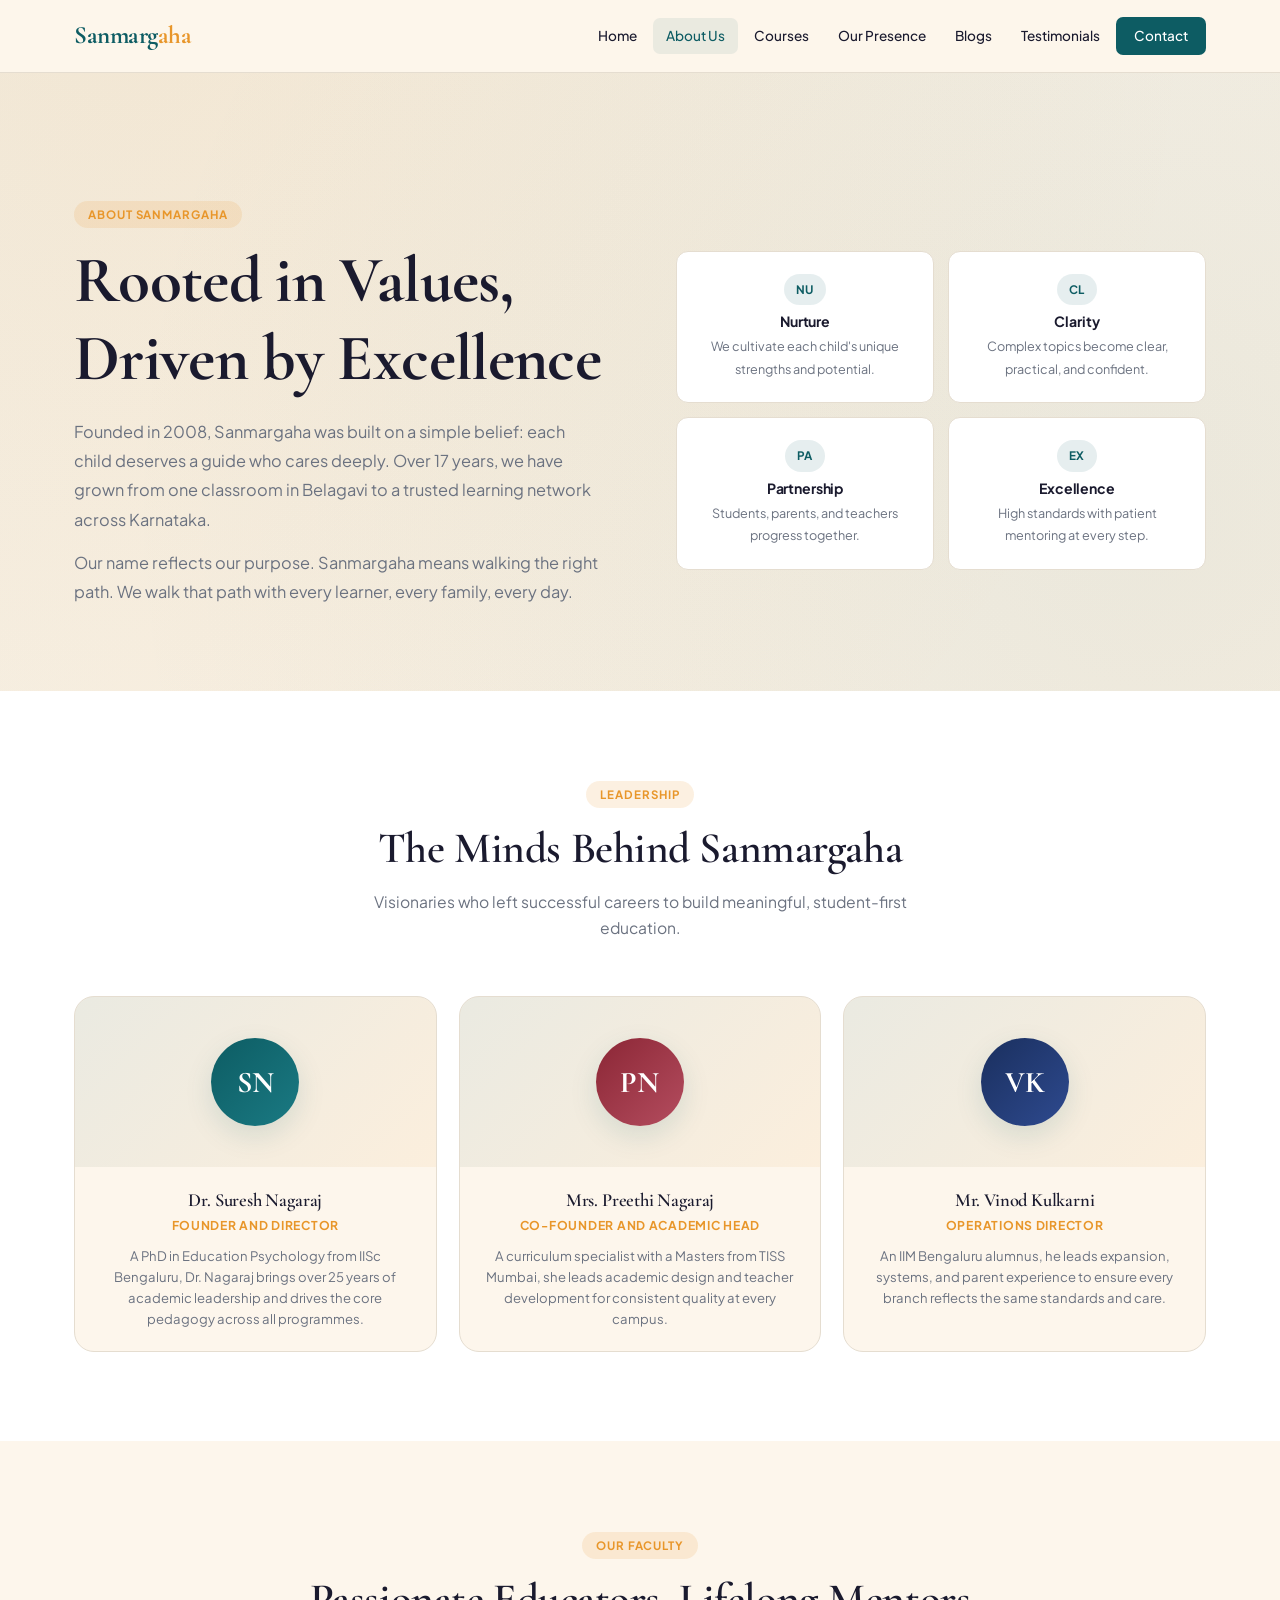
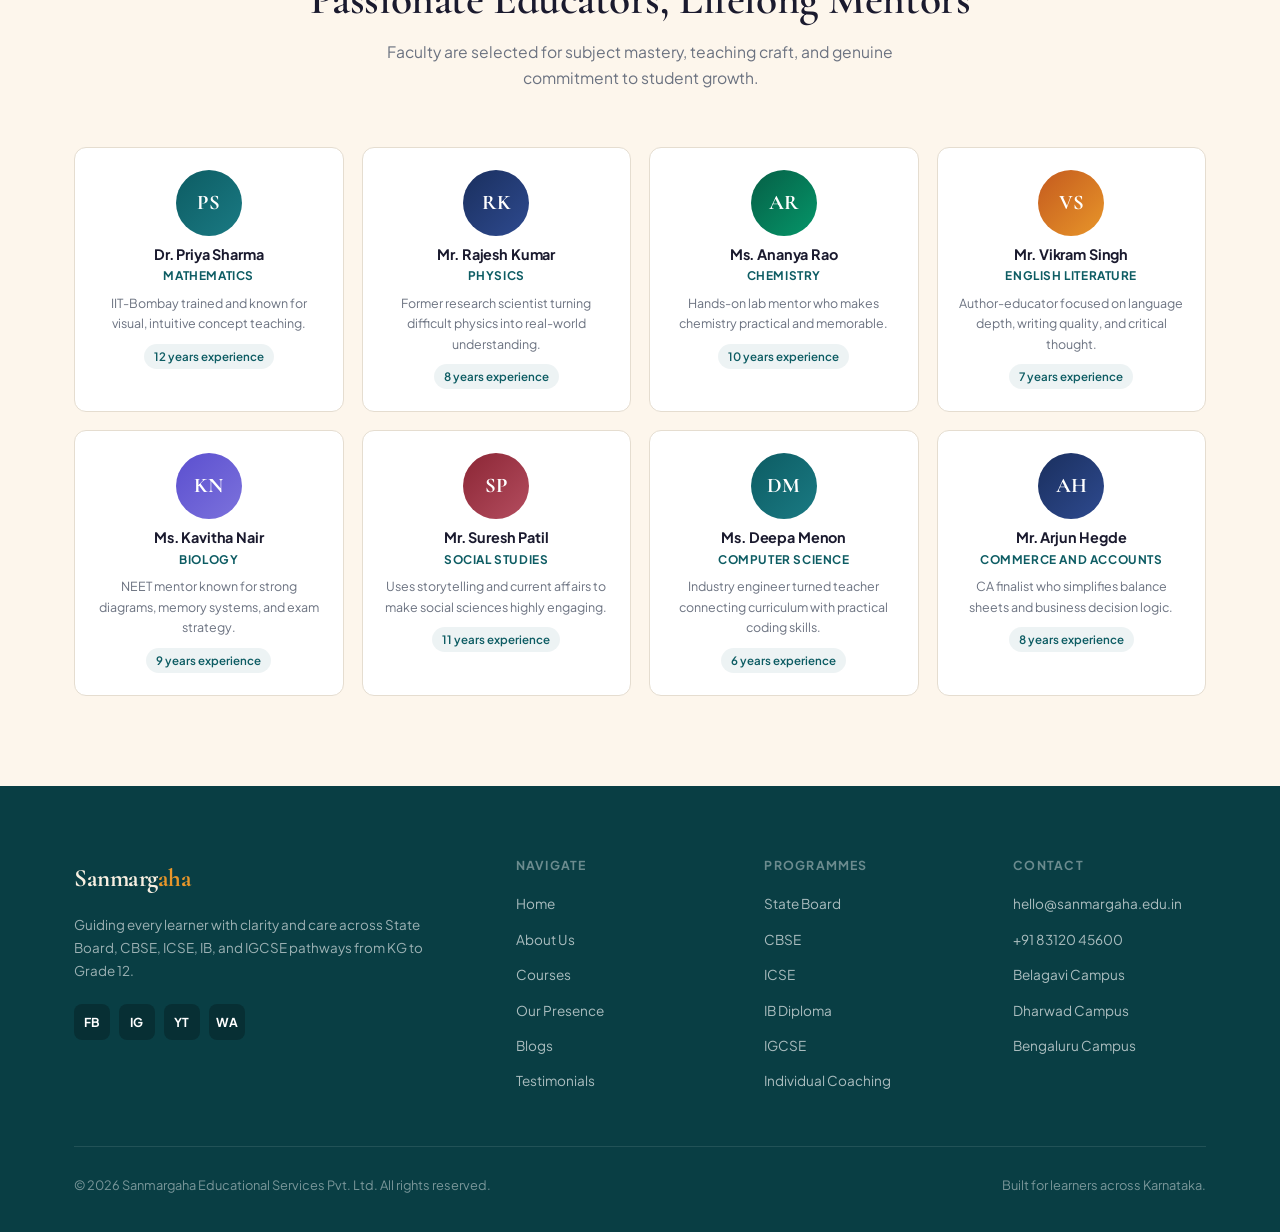
==== about.html @ 51dbf072 "add : sanmargaha files" ====
<!DOCTYPE html>
<html lang="en">
<head>
  <meta charset="UTF-8" />
  <meta name="viewport" content="width=device-width, initial-scale=1.0" />
  <title>About Us | Sanmargaha</title>
  <link rel="preconnect" href="https://fonts.googleapis.com" />
  <link rel="preconnect" href="https://fonts.gstatic.com" crossorigin />
  <link href="https://fonts.googleapis.com/css2?family=Cormorant+Garamond:ital,wght@0,400;0,500;0,600;0,700;1,400;1,600&family=Plus+Jakarta+Sans:wght@300;400;500;600;700&display=swap" rel="stylesheet" />
  <link rel="stylesheet" href="assets/css/styles.css" />
</head>
<body data-page="about">
  <a class="skip-link" href="#main">Skip to content</a>

  <header id="hdr">
    <nav class="container">
      <a class="logo" href="index.html">Sanmarg<span>aha</span></a>
      <ul class="nav-links">
        <li><a href="index.html" data-page="home">Home</a></li>
        <li><a href="about.html" data-page="about">About Us</a></li>
        <li><a href="courses.html" data-page="courses">Courses</a></li>
        <li><a href="presence.html" data-page="presence">Our Presence</a></li>
        <li><a href="blogs.html" data-page="blogs">Blogs</a></li>
        <li><a href="testimonials.html" data-page="testimonials">Testimonials</a></li>
        <li><a class="nav-cta" href="contact.html" data-page="contact">Contact</a></li>
      </ul>
      <button class="ham" id="hamBtn" aria-label="Open navigation menu" aria-expanded="false">
        <span></span><span></span><span></span>
      </button>
    </nav>
  </header>

  <div class="mob-menu" id="mobMenu" aria-label="Mobile menu">
    <ul>
      <li><a href="index.html" data-page="home">Home</a></li>
      <li><a href="about.html" data-page="about">About Us</a></li>
      <li><a href="courses.html" data-page="courses">Courses</a></li>
      <li><a href="presence.html" data-page="presence">Our Presence</a></li>
      <li><a href="blogs.html" data-page="blogs">Blogs</a></li>
      <li><a href="testimonials.html" data-page="testimonials">Testimonials</a></li>
      <li><a href="contact.html" data-page="contact">Contact</a></li>
    </ul>
    <div class="mob-menu-cta">
      <a class="btn btn-p" href="contact.html">Contact Us</a>
      <a class="btn btn-s" href="courses.html">Explore Courses</a>
    </div>
  </div>

  <main id="main" class="page-main">
    <section class="ab-hero">
      <div class="container">
        <div class="ab-grid">
          <div class="rv">
            <div class="tag">About Sanmargaha</div>
            <h1>Rooted in Values, Driven by Excellence</h1>
            <p>Founded in 2008, Sanmargaha was built on a simple belief: each child deserves a guide who cares deeply. Over 17 years, we have grown from one classroom in Belagavi to a trusted learning network across Karnataka.</p>
            <p>Our name reflects our purpose. Sanmargaha means walking the right path. We walk that path with every learner, every family, every day.</p>
          </div>
          <div class="ab-vals rv d2">
            <div class="val">
              <div class="ico">NU</div>
              <h4>Nurture</h4>
              <p>We cultivate each child&apos;s unique strengths and potential.</p>
            </div>
            <div class="val">
              <div class="ico">CL</div>
              <h4>Clarity</h4>
              <p>Complex topics become clear, practical, and confident.</p>
            </div>
            <div class="val">
              <div class="ico">PA</div>
              <h4>Partnership</h4>
              <p>Students, parents, and teachers progress together.</p>
            </div>
            <div class="val">
              <div class="ico">EX</div>
              <h4>Excellence</h4>
              <p>High standards with patient mentoring at every step.</p>
            </div>
          </div>
        </div>
      </div>
    </section>

    <section class="team-sec sp">
      <div class="container">
        <div class="sh rv">
          <div class="tag">Leadership</div>
          <h2>The Minds Behind Sanmargaha</h2>
          <p>Visionaries who left successful careers to build meaningful, student-first education.</p>
        </div>

        <div class="team-grid">
          <article class="tc rv">
            <div class="tc-img"><div class="av av-t">SN</div></div>
            <div class="tc-body">
              <h3>Dr. Suresh Nagaraj</h3>
              <div class="tc-role">Founder and Director</div>
              <p>A PhD in Education Psychology from IISc Bengaluru, Dr. Nagaraj brings over 25 years of academic leadership and drives the core pedagogy across all programmes.</p>
            </div>
          </article>

          <article class="tc rv d1">
            <div class="tc-img"><div class="av av-s">PN</div></div>
            <div class="tc-body">
              <h3>Mrs. Preethi Nagaraj</h3>
              <div class="tc-role">Co-Founder and Academic Head</div>
              <p>A curriculum specialist with a Masters from TISS Mumbai, she leads academic design and teacher development for consistent quality at every campus.</p>
            </div>
          </article>

          <article class="tc rv d2">
            <div class="tc-img"><div class="av av-n">VK</div></div>
            <div class="tc-body">
              <h3>Mr. Vinod Kulkarni</h3>
              <div class="tc-role">Operations Director</div>
              <p>An IIM Bengaluru alumnus, he leads expansion, systems, and parent experience to ensure every branch reflects the same standards and care.</p>
            </div>
          </article>
        </div>
      </div>
    </section>

    <section class="fac-sec sp">
      <div class="container">
        <div class="sh rv">
          <div class="tag">Our Faculty</div>
          <h2>Passionate Educators, Lifelong Mentors</h2>
          <p>Faculty are selected for subject mastery, teaching craft, and genuine commitment to student growth.</p>
        </div>

        <div class="fac-grid">
          <article class="fc rv">
            <div class="fav av-t">PS</div>
            <h4>Dr. Priya Sharma</h4>
            <div class="sub">Mathematics</div>
            <p>IIT-Bombay trained and known for visual, intuitive concept teaching.</p>
            <div class="exp">12 years experience</div>
          </article>

          <article class="fc rv d1">
            <div class="fav av-n">RK</div>
            <h4>Mr. Rajesh Kumar</h4>
            <div class="sub">Physics</div>
            <p>Former research scientist turning difficult physics into real-world understanding.</p>
            <div class="exp">8 years experience</div>
          </article>

          <article class="fc rv d2">
            <div class="fav av-g">AR</div>
            <h4>Ms. Ananya Rao</h4>
            <div class="sub">Chemistry</div>
            <p>Hands-on lab mentor who makes chemistry practical and memorable.</p>
            <div class="exp">10 years experience</div>
          </article>

          <article class="fc rv d3">
            <div class="fav av-o">VS</div>
            <h4>Mr. Vikram Singh</h4>
            <div class="sub">English Literature</div>
            <p>Author-educator focused on language depth, writing quality, and critical thought.</p>
            <div class="exp">7 years experience</div>
          </article>

          <article class="fc rv">
            <div class="fav av-p">KN</div>
            <h4>Ms. Kavitha Nair</h4>
            <div class="sub">Biology</div>
            <p>NEET mentor known for strong diagrams, memory systems, and exam strategy.</p>
            <div class="exp">9 years experience</div>
          </article>

          <article class="fc rv d1">
            <div class="fav av-s">SP</div>
            <h4>Mr. Suresh Patil</h4>
            <div class="sub">Social Studies</div>
            <p>Uses storytelling and current affairs to make social sciences highly engaging.</p>
            <div class="exp">11 years experience</div>
          </article>

          <article class="fc rv d2">
            <div class="fav av-t">DM</div>
            <h4>Ms. Deepa Menon</h4>
            <div class="sub">Computer Science</div>
            <p>Industry engineer turned teacher connecting curriculum with practical coding skills.</p>
            <div class="exp">6 years experience</div>
          </article>

          <article class="fc rv d3">
            <div class="fav av-n">AH</div>
            <h4>Mr. Arjun Hegde</h4>
            <div class="sub">Commerce and Accounts</div>
            <p>CA finalist who simplifies balance sheets and business decision logic.</p>
            <div class="exp">8 years experience</div>
          </article>
        </div>
      </div>
    </section>
  </main>

  <footer>
    <div class="container">
      <div class="ft-grid">
        <div class="ft-brand">
          <a class="logo" href="index.html">Sanmarg<span>aha</span></a>
          <p>Guiding every learner with clarity and care across State Board, CBSE, ICSE, IB, and IGCSE pathways from KG to Grade 12.</p>
          <div class="ft-socials">
            <a class="soc-btn" href="#" aria-label="Facebook">FB</a>
            <a class="soc-btn" href="#" aria-label="Instagram">IG</a>
            <a class="soc-btn" href="#" aria-label="YouTube">YT</a>
            <a class="soc-btn" href="#" aria-label="WhatsApp">WA</a>
          </div>
        </div>

        <div class="ft-col">
          <h5>Navigate</h5>
          <ul class="ft-links">
            <li><a href="index.html">Home</a></li>
            <li><a href="about.html">About Us</a></li>
            <li><a href="courses.html">Courses</a></li>
            <li><a href="presence.html">Our Presence</a></li>
            <li><a href="blogs.html">Blogs</a></li>
            <li><a href="testimonials.html">Testimonials</a></li>
          </ul>
        </div>

        <div class="ft-col">
          <h5>Programmes</h5>
          <ul class="ft-links">
            <li><a href="courses.html">State Board</a></li>
            <li><a href="courses.html">CBSE</a></li>
            <li><a href="courses.html">ICSE</a></li>
            <li><a href="courses.html">IB Diploma</a></li>
            <li><a href="courses.html">IGCSE</a></li>
            <li><a href="courses.html">Individual Coaching</a></li>
          </ul>
        </div>

        <div class="ft-col">
          <h5>Contact</h5>
          <ul class="ft-links">
            <li><a href="mailto:hello@sanmargaha.edu.in">hello@sanmargaha.edu.in</a></li>
            <li><a href="tel:+918312045600">+91 83120 45600</a></li>
            <li><a href="presence.html">Belagavi Campus</a></li>
            <li><a href="presence.html">Dharwad Campus</a></li>
            <li><a href="presence.html">Bengaluru Campus</a></li>
          </ul>
        </div>
      </div>

      <div class="ft-bottom">
        <p>&copy; <span data-year>2026</span> Sanmargaha Educational Services Pvt. Ltd. All rights reserved.</p>
        <p>Built for learners across Karnataka.</p>
      </div>
    </div>
  </footer>

  <button class="to-top" id="toTop" aria-label="Back to top">^</button>

  <script src="assets/js/main.js"></script>
</body>
</html>
---- assets/css/styles.css ----
:root {
  --teal: #0d5c63;
  --teal-light: #1a7a83;
  --teal-dark: #093e44;
  --saffron: #e8962a;
  --saffron-dark: #c67d1a;
  --cream: #fdf6ec;
  --cream-alt: #f7efe1;
  --white: #ffffff;
  --text: #1a1a2e;
  --muted: #6b7280;
  --light: #9ca3af;
  --border: #e5ddd0;
  --ok: #0f8b5f;
  --shadow-sm: 0 2px 10px rgba(13, 92, 99, 0.08);
  --shadow-md: 0 10px 28px rgba(13, 92, 99, 0.13);
  --shadow-lg: 0 22px 60px rgba(13, 92, 99, 0.17);
  --radius-sm: 8px;
  --radius: 12px;
  --radius-lg: 20px;
  --radius-xl: 28px;
  --ease: all 0.3s cubic-bezier(0.4, 0, 0.2, 1);
}

*,
*::before,
*::after {
  box-sizing: border-box;
  margin: 0;
  padding: 0;
}

html {
  scroll-behavior: smooth;
  font-size: 16px;
}

body {
  font-family: "Plus Jakarta Sans", sans-serif;
  color: var(--text);
  background:
    radial-gradient(circle at 10% 0%, rgba(232, 150, 42, 0.1), transparent 35%),
    radial-gradient(circle at 90% 18%, rgba(13, 92, 99, 0.07), transparent 40%),
    var(--cream);
  line-height: 1.65;
  overflow-x: hidden;
}

h1,
h2,
h3,
h4,
h5,
h6 {
  font-family: "Cormorant Garamond", serif;
  line-height: 1.2;
  letter-spacing: -0.01em;
}

h1 {
  font-size: clamp(2.2rem, 5.1vw, 4.2rem);
  font-weight: 700;
}

h2 {
  font-size: clamp(1.7rem, 3.4vw, 2.8rem);
  font-weight: 600;
}

h3 {
  font-size: clamp(1.1rem, 2vw, 1.6rem);
  font-weight: 600;
}

p {
  color: var(--muted);
}

img {
  display: block;
  max-width: 100%;
}

a {
  color: inherit;
  text-decoration: none;
}

button,
input,
textarea,
select {
  font: inherit;
}

:focus-visible {
  outline: 3px solid rgba(13, 92, 99, 0.38);
  outline-offset: 2px;
}

.skip-link {
  position: absolute;
  left: 12px;
  top: -48px;
  z-index: 2000;
  background: var(--teal-dark);
  color: #fff;
  padding: 10px 14px;
  border-radius: var(--radius-sm);
  font-size: 0.85rem;
  font-weight: 600;
}

.skip-link:focus {
  top: 12px;
}

main {
  min-height: 70vh;
}

.container {
  max-width: 1180px;
  margin: 0 auto;
  padding: 0 24px;
}

.sp {
  padding: clamp(56px, 7vw, 92px) 0;
}

.sp-sm {
  padding: clamp(42px, 5vw, 64px) 0;
}

.tag {
  display: inline-block;
  padding: 4px 14px;
  border-radius: 999px;
  font-size: 0.72rem;
  font-weight: 700;
  letter-spacing: 0.08em;
  text-transform: uppercase;
  background: rgba(232, 150, 42, 0.14);
  color: var(--saffron);
  margin-bottom: 14px;
}

.sh {
  text-align: center;
  margin-bottom: 56px;
}

.sh h2 {
  margin-bottom: 14px;
}

.sh p {
  max-width: 560px;
  margin: 0 auto;
  font-size: 0.98rem;
}

.link-line {
  display: inline-flex;
  align-items: center;
  gap: 8px;
  color: var(--teal);
  font-size: 0.86rem;
  font-weight: 700;
}

.link-line::after {
  content: ">";
  transition: transform 0.2s ease;
}

.link-line:hover::after {
  transform: translateX(4px);
}

.btn {
  display: inline-flex;
  align-items: center;
  justify-content: center;
  gap: 8px;
  border: none;
  border-radius: var(--radius-sm);
  font-size: 0.88rem;
  font-weight: 600;
  padding: 13px 26px;
  cursor: pointer;
  transition: var(--ease);
}

.btn-p {
  background: var(--teal);
  color: #fff;
}

.btn-p:hover {
  transform: translateY(-2px);
  background: var(--teal-dark);
  box-shadow: 0 8px 20px rgba(13, 92, 99, 0.3);
}

.btn-s {
  background: transparent;
  color: var(--teal);
  border: 2px solid var(--teal);
}

.btn-s:hover {
  background: var(--teal);
  color: #fff;
  transform: translateY(-2px);
}

.btn-a {
  background: var(--saffron);
  color: #fff;
}

.btn-a:hover {
  background: var(--saffron-dark);
  transform: translateY(-2px);
  box-shadow: 0 8px 20px rgba(232, 150, 42, 0.32);
}

.btn-w {
  background: #fff;
  color: var(--teal);
}

.btn-w:hover {
  background: #f8f8f8;
  transform: translateY(-2px);
}

.btn-sm {
  padding: 9px 18px;
  font-size: 0.82rem;
}

header {
  position: fixed;
  top: 0;
  left: 0;
  right: 0;
  z-index: 1500;
  background: rgba(253, 246, 236, 0.96);
  border-bottom: 1px solid var(--border);
  backdrop-filter: blur(14px);
  -webkit-backdrop-filter: blur(14px);
  transition: var(--ease);
}

header.sc {
  box-shadow: 0 4px 22px rgba(13, 92, 99, 0.11);
}

nav {
  display: flex;
  align-items: center;
  justify-content: space-between;
  height: 72px;
}

.logo {
  font-family: "Cormorant Garamond", serif;
  font-size: 1.56rem;
  font-weight: 700;
  letter-spacing: -0.02em;
  color: var(--teal);
}

.logo span {
  color: var(--saffron);
}

.nav-links {
  list-style: none;
  display: flex;
  align-items: center;
  gap: 3px;
}

.nav-links a {
  display: block;
  padding: 7px 13px;
  border-radius: 7px;
  color: var(--text);
  font-size: 0.85rem;
  font-weight: 500;
  transition: var(--ease);
}

.nav-links a:hover,
.nav-links a.active {
  background: rgba(13, 92, 99, 0.08);
  color: var(--teal);
}

.nav-cta {
  background: var(--teal);
  color: #fff !important;
  padding: 8px 18px !important;
}

.nav-cta:hover {
  background: var(--teal-dark) !important;
}

.ham {
  display: none;
  flex-direction: column;
  gap: 5px;
  padding: 8px;
  border: none;
  border-radius: 8px;
  background: none;
  cursor: pointer;
}

.ham span {
  display: block;
  width: 24px;
  height: 2px;
  border-radius: 2px;
  background: var(--text);
  transition: var(--ease);
}

.ham.open span:nth-child(1) {
  transform: translateY(7px) rotate(45deg);
}

.ham.open span:nth-child(2) {
  opacity: 0;
}

.ham.open span:nth-child(3) {
  transform: translateY(-7px) rotate(-45deg);
}

.mob-menu {
  position: fixed;
  inset: 72px 0 0 0;
  z-index: 1400;
  background: var(--cream);
  padding: 28px 24px;
  overflow-y: auto;
  transform: translateX(105%);
  transition: transform 0.32s cubic-bezier(0.4, 0, 0.2, 1);
  display: none;
}

.mob-menu.open {
  transform: translateX(0);
}

.mob-menu ul {
  list-style: none;
  display: flex;
  flex-direction: column;
  gap: 2px;
}

.mob-menu ul a {
  display: block;
  padding: 15px 18px;
  border-bottom: 1px solid var(--border);
  border-radius: 10px;
  color: var(--text);
  font-size: 1.02rem;
  font-weight: 500;
}

.mob-menu ul a:hover,
.mob-menu ul a.active {
  background: rgba(13, 92, 99, 0.08);
  color: var(--teal);
}

.mob-menu-cta {
  margin-top: 24px;
  display: flex;
  flex-direction: column;
  gap: 10px;
}

.page-main {
  padding-top: 72px;
}

.hero {
  min-height: calc(100vh - 72px);
  position: relative;
  overflow: hidden;
  display: flex;
  align-items: center;
}

.hero-shell {
  width: 100%;
  position: relative;
  z-index: 2;
}

body[data-page="home"] .hero-shell {
  padding-top: clamp(18px, 3.2vw, 42px);
  padding-bottom: 10px;
}

.hero-main {
  display: grid;
  grid-template-columns: minmax(0, 1fr) minmax(340px, 500px);
  gap: 40px 56px;
  align-items: center;
}

.hero-bg {
  position: absolute;
  inset: 0;
  background:
    radial-gradient(ellipse 80% 60% at 72% 50%, rgba(13, 92, 99, 0.06), transparent 70%),
    radial-gradient(ellipse 55% 70% at 20% 10%, rgba(232, 150, 42, 0.09), transparent 60%);
}

.hero-dots {
  position: absolute;
  inset: 0;
  opacity: 0.7;
  background-image: radial-gradient(circle, rgba(13, 92, 99, 0.055) 1px, transparent 1px);
  background-size: 38px 38px;
}

.hero-content {
  position: relative;
  z-index: 2;
  max-width: 680px;
}

.hero-pill {
  display: inline-flex;
  align-items: center;
  gap: 8px;
  padding: 7px 16px;
  border-radius: 999px;
  border: 1px solid rgba(232, 150, 42, 0.25);
  background: rgba(232, 150, 42, 0.11);
  color: var(--saffron);
  font-size: 0.77rem;
  letter-spacing: 0.07em;
  text-transform: uppercase;
  font-weight: 700;
  margin-bottom: 22px;
}

body[data-page="home"] .hero-pill {
  padding: 8px 20px;
  margin-bottom: 26px;
}

.hero-pill .dot {
  width: 7px;
  height: 7px;
  border-radius: 50%;
  background: var(--saffron);
  animation: blink 1.6s infinite;
}

@keyframes blink {
  0%,
  100% {
    opacity: 1;
  }
  50% {
    opacity: 0.35;
  }
}

.hero h1 {
  color: var(--text);
  margin-bottom: 22px;
}

.hero h1 em {
  color: var(--teal);
}

.hero p {
  max-width: 560px;
  font-size: 1.06rem;
  line-height: 1.8;
  margin-bottom: 32px;
}

.hero-btns {
  display: flex;
  gap: 12px;
  flex-wrap: wrap;
}

.hero-float {
  position: relative;
  width: 100%;
  display: flex;
  flex-direction: column;
  gap: 14px;
}

.h-card {
  background: #fff;
  border-radius: var(--radius);
  border: 1px solid var(--border);
  box-shadow: var(--shadow-md);
  padding: 22px 24px;
  transition: var(--ease);
}

body[data-page="home"] .h-card,
body[data-page="home"] .h-stat,
body[data-page="home"] .ov-card {
  border-radius: var(--radius-lg);
}

body[data-page="home"] .h-card {
  box-shadow: var(--shadow-sm);
}

.h-card:hover {
  transform: translateY(-4px);
  box-shadow: var(--shadow-lg);
}

.h-card-grid {
  display: grid;
  gap: 14px;
  grid-template-columns: 1fr 1fr;
}

.h-card-row {
  display: flex;
  align-items: center;
  gap: 13px;
}

.h-card-icon {
  width: 46px;
  height: 46px;
  border-radius: 10px;
  display: inline-flex;
  align-items: center;
  justify-content: center;
  font-size: 0.78rem;
  font-weight: 700;
  letter-spacing: 0.05em;
  color: var(--teal-dark);
  background: rgba(13, 92, 99, 0.11);
  flex-shrink: 0;
}

.h-card h4 {
  font-family: "Plus Jakarta Sans", sans-serif;
  font-size: 0.9rem;
  margin-bottom: 2px;
}

.h-card p {
  margin: 0;
  font-size: 0.8rem;
}

.h-card-big {
  background: linear-gradient(135deg, var(--teal-dark), var(--teal));
  color: #fff;
  padding: 28px;
}

.h-card-big p,
.h-card-big h3,
.h-card-big h4 {
  color: #fff;
}

.h-card-big .small {
  color: rgba(255, 255, 255, 0.66);
  font-size: 0.78rem;
  text-transform: uppercase;
  letter-spacing: 0.07em;
  font-weight: 600;
}

.h-card-big .num {
  font-family: "Cormorant Garamond", serif;
  font-size: 3rem;
  line-height: 1;
  margin: 12px 0 4px;
}

.h-stats {
  margin-top: 40px;
  display: grid;
  grid-template-columns: repeat(3, 1fr);
  gap: 12px;
}

body[data-page="home"] .h-stats {
  margin-top: 48px;
  gap: 16px;
}

.h-stat {
  background: #fff;
  border: 1px solid var(--border);
  border-radius: var(--radius);
  text-align: center;
  padding: 20px 16px;
  transition: var(--ease);
}

body[data-page="home"] .h-stat {
  padding: 22px 18px;
}

.h-stat:hover {
  transform: translateY(-4px);
  box-shadow: var(--shadow-md);
}

.h-stat .n {
  font-family: "Cormorant Garamond", serif;
  color: var(--teal);
  font-size: 2.3rem;
  line-height: 1;
}

.h-stat .l {
  font-size: 0.79rem;
  color: var(--muted);
  margin-top: 4px;
}

.overview {
  background: #fff;
}

.ov-grid {
  display: grid;
  grid-template-columns: 1fr 1fr;
  gap: 72px;
  align-items: center;
}

.ov-text h2 {
  margin-bottom: 18px;
}

.ov-text p {
  margin-bottom: 14px;
  line-height: 1.8;
}

.ov-feats {
  margin-top: 28px;
  display: flex;
  flex-direction: column;
  gap: 14px;
}

.feat {
  display: flex;
  gap: 14px;
  align-items: flex-start;
}

.feat-ic {
  width: 42px;
  height: 42px;
  border-radius: 10px;
  background: rgba(13, 92, 99, 0.09);
  color: var(--teal);
  display: inline-flex;
  align-items: center;
  justify-content: center;
  font-size: 0.74rem;
  font-weight: 700;
  letter-spacing: 0.04em;
  flex-shrink: 0;
}

.feat h4 {
  font-family: "Plus Jakarta Sans", sans-serif;
  font-size: 0.92rem;
  font-weight: 700;
  margin-bottom: 2px;
}

.feat p {
  margin: 0;
  font-size: 0.82rem;
  line-height: 1.5;
}

.ov-vis {
  display: grid;
  grid-template-columns: 1fr 1fr;
  gap: 14px;
}

.ov-card {
  background: var(--cream);
  border: 1px solid var(--border);
  border-radius: var(--radius);
  padding: 24px 22px;
  transition: var(--ease);
}

.ov-card:hover {
  transform: translateY(-4px);
  box-shadow: var(--shadow-md);
  background: #fff;
}

.ov-card.tall {
  grid-row: span 2;
  display: flex;
  flex-direction: column;
  justify-content: center;
}

.ov-card .ico {
  margin-bottom: 10px;
  font-size: 0.8rem;
  color: var(--teal-dark);
  background: rgba(13, 92, 99, 0.1);
  border-radius: 999px;
  width: max-content;
  padding: 5px 10px;
  font-weight: 700;
  letter-spacing: 0.04em;
}

.ov-card h4 {
  font-family: "Plus Jakarta Sans", sans-serif;
  font-size: 0.9rem;
  font-weight: 700;
  margin-bottom: 6px;
}

.ov-card p {
  margin: 0;
  font-size: 0.81rem;
  line-height: 1.55;
}

.courses-preview {
  background: var(--cream);
}

.cp-grid {
  display: grid;
  grid-template-columns: repeat(3, 1fr);
  gap: 22px;
}

.cc {
  border: 1px solid var(--border);
  border-radius: var(--radius-lg);
  overflow: hidden;
  background: #fff;
  display: flex;
  flex-direction: column;
  transition: var(--ease);
}

.cc:hover {
  transform: translateY(-6px);
  box-shadow: var(--shadow-lg);
}

.cc-top {
  padding: 26px 26px 18px;
  background: linear-gradient(135deg, rgba(13, 92, 99, 0.035), rgba(232, 150, 42, 0.035));
}

.cc-top h3 {
  font-size: 1.2rem;
  margin-bottom: 6px;
}

.cc-top p {
  margin: 0;
  font-size: 0.83rem;
  line-height: 1.6;
}

.cc-body {
  padding: 18px 26px 26px;
  display: flex;
  flex-direction: column;
  flex: 1;
}

.cc-meta {
  display: flex;
  gap: 10px;
  flex-wrap: wrap;
  margin-bottom: 18px;
}

.cc-mi {
  display: inline-flex;
  align-items: center;
  font-size: 0.77rem;
  color: var(--muted);
  font-weight: 500;
  border-radius: 999px;
  background: rgba(13, 92, 99, 0.06);
  padding: 4px 10px;
}

.cc-body .btn {
  margin-top: auto;
  align-self: flex-start;
}

.bdg {
  display: inline-block;
  margin-bottom: 13px;
  border-radius: 999px;
  padding: 4px 11px;
  font-size: 0.67rem;
  font-weight: 700;
  letter-spacing: 0.06em;
  text-transform: uppercase;
}

.b-state {
  background: #f7dfbf;
  color: #4a2a00;
}

.b-cbse {
  background: rgba(13, 92, 99, 0.1);
  color: var(--teal);
}

.b-icse {
  background: #f3dde3;
  color: #2d0a12;
}

.b-ib {
  background: #dfe1ff;
  color: #1d175f;
}

.b-igcse {
  background: #d8efe7;
  color: #053b2f;
}

.b-ind {
  background: #f5dede;
  color: #4a0a0a;
}

.cta-banner {
  position: relative;
  overflow: hidden;
  background: linear-gradient(135deg, var(--teal-dark) 0%, var(--teal) 56%, var(--teal-light) 100%);
}

.cta-banner::before {
  content: "";
  position: absolute;
  inset: 0;
  background-image: radial-gradient(circle, rgba(255, 255, 255, 0.05) 1px, transparent 1px);
  background-size: 30px 30px;
}

.cta-in {
  position: relative;
  display: flex;
  align-items: center;
  justify-content: space-between;
  gap: 36px;
  flex-wrap: wrap;
}

.cta-in h2 {
  color: #fff;
  font-size: clamp(1.7rem, 3vw, 2.4rem);
}

.cta-in p {
  color: rgba(255, 255, 255, 0.74);
  margin: 8px 0 0;
  max-width: 490px;
}

.cta-acts {
  display: flex;
  gap: 12px;
  flex-wrap: wrap;
}

.page-hero {
  text-align: center;
  padding: clamp(84px, 10vw, 136px) 0 56px;
  background: linear-gradient(180deg, rgba(13, 92, 99, 0.05), transparent 100%);
}

.page-hero p {
  max-width: 560px;
  margin: 0 auto;
  font-size: 1.02rem;
}

.ab-hero {
  padding: clamp(88px, 10vw, 140px) 0 70px;
  background: linear-gradient(135deg, rgba(13, 92, 99, 0.04), rgba(232, 150, 42, 0.04));
}

.ab-grid {
  display: grid;
  grid-template-columns: 1fr 1fr;
  gap: 72px;
  align-items: center;
}

.ab-hero h1 {
  margin-bottom: 18px;
}

.ab-hero p {
  font-size: 1.02rem;
  line-height: 1.8;
  margin-bottom: 14px;
}

.ab-vals {
  display: grid;
  grid-template-columns: 1fr 1fr;
  gap: 14px;
}

.val {
  background: #fff;
  border: 1px solid var(--border);
  border-radius: var(--radius);
  padding: 22px;
  text-align: center;
  transition: var(--ease);
}

.val:hover {
  transform: translateY(-4px);
  box-shadow: var(--shadow-md);
}

.val .ico {
  display: inline-flex;
  align-items: center;
  justify-content: center;
  border-radius: 999px;
  background: rgba(13, 92, 99, 0.1);
  color: var(--teal);
  padding: 6px 12px;
  margin-bottom: 8px;
  font-size: 0.73rem;
  font-weight: 700;
  letter-spacing: 0.04em;
}

.val h4 {
  font-family: "Plus Jakarta Sans", sans-serif;
  font-size: 0.88rem;
  margin-bottom: 5px;
}

.val p {
  margin: 0;
  font-size: 0.79rem;
}

.team-sec {
  background: #fff;
}

.team-grid {
  display: grid;
  grid-template-columns: repeat(3, 1fr);
  gap: 22px;
}

.tc {
  background: var(--cream);
  border: 1px solid var(--border);
  border-radius: var(--radius-lg);
  overflow: hidden;
  text-align: center;
  transition: var(--ease);
}

.tc:hover {
  transform: translateY(-6px);
  box-shadow: var(--shadow-lg);
}

.tc-img {
  height: 170px;
  display: flex;
  align-items: center;
  justify-content: center;
  background: linear-gradient(135deg, rgba(13, 92, 99, 0.08), rgba(232, 150, 42, 0.08));
}

.av {
  width: 88px;
  height: 88px;
  border-radius: 999px;
  color: #fff;
  display: inline-flex;
  align-items: center;
  justify-content: center;
  font-family: "Cormorant Garamond", serif;
  font-size: 1.88rem;
  font-weight: 700;
  box-shadow: var(--shadow-md);
}

.av-t {
  background: linear-gradient(135deg, var(--teal), var(--teal-light));
}

.av-s {
  background: linear-gradient(135deg, #8b2635, #b44d5f);
}

.av-n {
  background: linear-gradient(135deg, #1a2f5e, #2e4a8f);
}

.av-p {
  background: linear-gradient(135deg, #5b4fcf, #7c72dc);
}

.av-g {
  background: linear-gradient(135deg, #065f46, #059669);
}

.av-o {
  background: linear-gradient(135deg, #c45a1e, #e8962a);
}

.tc-body {
  padding: 22px;
}

.tc-body h3 {
  font-size: 1.16rem;
  margin-bottom: 3px;
}

.tc-role {
  color: var(--saffron);
  font-size: 0.76rem;
  font-weight: 700;
  letter-spacing: 0.06em;
  text-transform: uppercase;
  margin-bottom: 10px;
}

.tc-body p {
  margin: 0;
  font-size: 0.82rem;
  line-height: 1.6;
}

.fac-sec {
  background: var(--cream);
}

.fac-grid {
  display: grid;
  grid-template-columns: repeat(4, 1fr);
  gap: 18px;
}

.fc {
  background: #fff;
  border: 1px solid var(--border);
  border-radius: var(--radius);
  padding: 22px 18px;
  text-align: center;
  transition: var(--ease);
}

.fc:hover {
  transform: translateY(-4px);
  box-shadow: var(--shadow-md);
}

.fav {
  width: 66px;
  height: 66px;
  border-radius: 999px;
  margin: 0 auto 10px;
  color: #fff;
  display: inline-flex;
  align-items: center;
  justify-content: center;
  font-family: "Cormorant Garamond", serif;
  font-size: 1.3rem;
  font-weight: 700;
}

.fc h4 {
  font-family: "Plus Jakarta Sans", sans-serif;
  font-size: 0.9rem;
  margin-bottom: 3px;
}

.fc .sub {
  color: var(--teal);
  font-size: 0.74rem;
  font-weight: 700;
  text-transform: uppercase;
  letter-spacing: 0.05em;
  margin-bottom: 7px;
}

.fc p {
  font-size: 0.78rem;
}

.fc .exp {
  display: inline-block;
  margin-top: 10px;
  padding: 3px 10px;
  border-radius: 999px;
  color: var(--teal);
  background: rgba(13, 92, 99, 0.07);
  font-size: 0.72rem;
  font-weight: 600;
}

.filter-sec {
  background: #fff;
}

.fbar {
  display: flex;
  align-items: center;
  gap: 10px;
  flex-wrap: wrap;
  border-bottom: 1px solid var(--border);
  padding: 20px 0;
  margin-bottom: 36px;
}

.flabel {
  color: var(--muted);
  font-size: 0.77rem;
  font-weight: 700;
  text-transform: uppercase;
  letter-spacing: 0.08em;
  margin-right: 2px;
}

.fbtn {
  border-radius: 999px;
  border: 1.5px solid var(--border);
  background: transparent;
  color: var(--muted);
  padding: 7px 16px;
  font-size: 0.8rem;
  font-weight: 600;
  cursor: pointer;
  transition: var(--ease);
}

.fbtn:hover,
.fbtn.active {
  color: #fff;
  border-color: var(--teal);
  background: var(--teal);
}

.fdiv {
  width: 1px;
  height: 22px;
  background: var(--border);
  margin: 0 4px;
}

.c-full-grid {
  display: grid;
  grid-template-columns: repeat(3, 1fr);
  gap: 22px;
}

.cfc {
  border-radius: var(--radius-lg);
  border: 1px solid var(--border);
  overflow: hidden;
  background: var(--cream);
  display: flex;
  flex-direction: column;
  transition: var(--ease);
}

.cfc:hover {
  transform: translateY(-6px);
  box-shadow: var(--shadow-lg);
  background: #fff;
}

.cfc.hidden {
  display: none;
}

.cfc-h {
  padding: 26px;
  border-bottom: 1px solid var(--border);
}

.cfc-b {
  padding: 22px 26px 26px;
  display: flex;
  flex-direction: column;
  flex: 1;
}

.cfc-b p {
  font-size: 0.85rem;
  line-height: 1.7;
  margin-bottom: 18px;
}

.c-dets {
  display: flex;
  gap: 10px;
  flex-wrap: wrap;
  margin-bottom: 18px;
}

.c-chip {
  display: inline-flex;
  align-items: center;
  gap: 5px;
  border-radius: 999px;
  padding: 4px 10px;
  font-size: 0.76rem;
  font-weight: 500;
  color: var(--muted);
  background: rgba(13, 92, 99, 0.06);
}

.cfc .btn {
  margin-top: auto;
  align-self: flex-start;
}

.no-results {
  display: none;
  border: 1px dashed var(--border);
  border-radius: var(--radius);
  background: #fff;
  padding: 20px;
  text-align: center;
  color: var(--muted);
  margin-top: 8px;
}

.no-results.show {
  display: block;
}

.ind-card {
  margin-top: 36px;
  border-radius: var(--radius-lg);
  padding: 44px;
  color: #fff;
  display: grid;
  grid-template-columns: 1fr auto;
  align-items: center;
  gap: 36px;
  background: linear-gradient(135deg, var(--teal-dark), var(--teal));
}

.ind-card h3 {
  color: #fff;
  font-size: 1.9rem;
  margin-bottom: 10px;
}

.ind-card p {
  margin: 0;
  color: rgba(255, 255, 255, 0.8);
  line-height: 1.7;
}

.perks {
  margin-top: 18px;
  display: flex;
  gap: 9px;
  flex-wrap: wrap;
}

.pk {
  display: inline-flex;
  align-items: center;
  border: 1px solid rgba(255, 255, 255, 0.26);
  border-radius: 999px;
  padding: 6px 13px;
  color: #fff;
  font-size: 0.78rem;
  background: rgba(0, 0, 0, 0.2);
}

.loc-grid {
  display: grid;
  grid-template-columns: repeat(3, 1fr);
  gap: 26px;
}

.lc {
  border-radius: var(--radius-lg);
  border: 1px solid var(--border);
  overflow: hidden;
  background: #fff;
  transition: var(--ease);
}

.lc:hover {
  transform: translateY(-6px);
  box-shadow: var(--shadow-lg);
}

.lc-img {
  height: 195px;
  position: relative;
  overflow: hidden;
  padding: 0 20px 18px;
  display: flex;
  align-items: flex-end;
}

.lc-img::after {
  content: "";
  position: absolute;
  inset: 0;
  background: linear-gradient(to top, rgba(0, 0, 0, 0.45), transparent 60%);
}

.lc-city {
  position: relative;
  z-index: 1;
  color: #fff;
  font-family: "Cormorant Garamond", serif;
  font-size: 1.8rem;
  text-shadow: 0 2px 8px rgba(0, 0, 0, 0.32);
}

.bg-bel {
  background: linear-gradient(135deg, #1b4332, #2d6a4f);
}

.bg-dha {
  background: linear-gradient(135deg, #7b2d3e, #b44d5f);
}

.bg-blr {
  background: linear-gradient(135deg, #1a2f5e, #2e4a8f);
}

.lc-body {
  padding: 26px;
}

.lc-body h3 {
  font-size: 1.35rem;
  margin-bottom: 4px;
}

.lc-ltag {
  display: block;
  color: var(--saffron);
  font-size: 0.73rem;
  font-weight: 700;
  text-transform: uppercase;
  letter-spacing: 0.06em;
  margin-bottom: 14px;
}

.lc-info {
  display: flex;
  align-items: flex-start;
  gap: 10px;
  margin-bottom: 9px;
  font-size: 0.84rem;
  color: var(--muted);
}

.lc-info svg {
  color: var(--teal);
  margin-top: 2px;
  flex-shrink: 0;
}

.lc-foot {
  border-top: 1px solid var(--border);
  padding: 18px 26px;
  display: flex;
  flex-wrap: wrap;
  gap: 10px;
}

.presence-map {
  background: #fff;
}

.map-layout {
  display: grid;
  grid-template-columns: 1.2fr 0.8fr;
  gap: 28px;
  align-items: start;
}

.ka-map-wrap {
  position: relative;
  background: #fff;
  border: 1px solid var(--border);
  border-radius: var(--radius-xl);
  box-shadow: var(--shadow-md);
  overflow: hidden;
  padding: 20px;
}

#ka-map-svg {
  width: 100%;
  height: auto;
  display: block;
}

.ka-map-loading {
  min-height: 420px;
  color: var(--muted);
  display: flex;
  flex-direction: column;
  align-items: center;
  justify-content: center;
  font-size: 0.9rem;
}

.ka-map-spinner {
  width: 36px;
  height: 36px;
  border: 3px solid var(--border);
  border-top-color: var(--teal);
  border-radius: 50%;
  margin-bottom: 12px;
  animation: spin 0.8s linear infinite;
}

@keyframes spin {
  to {
    transform: rotate(360deg);
  }
}

.ka-district {
  stroke: #fff;
  stroke-width: 1.1;
  cursor: pointer;
  transition: opacity 0.22s ease, stroke-width 0.22s ease, filter 0.22s ease;
}

.ka-district.dimmed {
  opacity: 0.4;
}

.ka-district.active {
  stroke-width: 2.5;
  filter: brightness(1.1) drop-shadow(0 2px 6px rgba(0, 0, 0, 0.14));
}

.ka-bubble-outer {
  fill: rgba(13, 92, 99, 0.14);
  stroke: rgba(13, 92, 99, 0.38);
  stroke-width: 1.4;
  pointer-events: none;
  transition: r 0.3s ease;
}

.ka-bubble-inner {
  fill: rgba(13, 92, 99, 0.2);
  pointer-events: none;
  transition: r 0.3s ease;
}

.ka-bubble-outer.hero-bubble {
  fill: rgba(232, 150, 42, 0.16);
  stroke: rgba(232, 150, 42, 0.5);
}

.ka-bubble-inner.hero-bubble {
  fill: rgba(232, 150, 42, 0.24);
}

.ka-label {
  font-family: "Plus Jakarta Sans", sans-serif;
  font-size: 8px;
  font-weight: 600;
  fill: #3a4a6b;
  text-anchor: middle;
  pointer-events: none;
  paint-order: stroke;
  stroke: #fff;
  stroke-width: 3px;
  stroke-linejoin: round;
  transition: font-weight 0.2s, fill 0.2s;
}

.ka-label.active {
  font-weight: 800;
  fill: var(--text);
}

.ka-map-tooltip {
  position: absolute;
  background: #1b2a4a;
  color: #fff;
  border-radius: var(--radius);
  padding: 10px 14px;
  font-size: 0.8rem;
  line-height: 1.4;
  opacity: 0;
  pointer-events: none;
  transform: translate(-50%, -100%) translateY(-12px);
  transition: opacity 0.2s ease;
  z-index: 20;
  box-shadow: 0 6px 20px rgba(0, 0, 0, 0.25);
  white-space: nowrap;
}

.ka-map-tooltip.visible {
  opacity: 1;
}

.ka-map-tooltip::after {
  content: "";
  position: absolute;
  top: 100%;
  left: 50%;
  margin-left: -6px;
  border: 6px solid transparent;
  border-top-color: #1b2a4a;
}

.ka-map-tooltip .tt-name {
  font-family: "Cormorant Garamond", serif;
  font-size: 1rem;
  color: #fff;
  margin-bottom: 1px;
}

.ka-map-tooltip .tt-num {
  font-family: "Cormorant Garamond", serif;
  font-size: 1.2rem;
  color: #f5b250;
  font-weight: 700;
}

.ka-map-tooltip .tt-sub,
.ka-map-tooltip .tt-schools {
  font-size: 0.68rem;
  opacity: 0.78;
}

.map-legend {
  position: absolute;
  top: 16px;
  right: 16px;
  z-index: 6;
  border-radius: var(--radius);
  background: rgba(255, 255, 255, 0.96);
  padding: 10px 12px;
  box-shadow: 0 2px 10px rgba(0, 0, 0, 0.06);
}

.map-legend-item {
  display: flex;
  align-items: center;
  gap: 6px;
  font-size: 0.64rem;
  color: var(--muted);
  margin-bottom: 3px;
}

.map-legend-item:last-child {
  margin-bottom: 0;
}

.map-legend-dot {
  width: 9px;
  height: 9px;
  border-radius: 2px;
  border: 1px solid rgba(0, 0, 0, 0.08);
}

.map-stats {
  display: grid;
  gap: 12px;
}

.map-stat-card {
  min-height: 100px;
  border: 1px solid var(--border);
  border-radius: var(--radius-lg);
  background: #fff;
  text-align: center;
  padding: 22px 18px;
  display: flex;
  flex-direction: column;
  align-items: center;
  justify-content: center;
  transition: var(--ease);
}

.map-stat-card:hover {
  transform: translateY(-3px);
  box-shadow: var(--shadow-md);
}

.map-stat-card.hero {
  color: #fff;
  background: linear-gradient(135deg, var(--teal), var(--teal-dark));
  border-color: var(--teal);
}

.map-stat-num {
  font-family: "Cormorant Garamond", serif;
  font-size: 2rem;
  line-height: 1;
  margin-bottom: 4px;
  color: var(--teal);
}

.map-stat-card.hero .map-stat-num {
  color: #fff;
  font-size: 2.3rem;
}

.map-stat-label {
  font-size: 0.78rem;
  color: var(--muted);
}

.map-stat-card.hero .map-stat-label {
  color: rgba(255, 255, 255, 0.75);
}

.top-dist-wrap {
  margin-top: 30px;
}

.top-dist-wrap h3 {
  text-align: center;
  margin-bottom: 14px;
  font-size: 1.08rem;
}

.top-dist-grid {
  display: grid;
  gap: 10px;
  grid-template-columns: repeat(auto-fill, minmax(180px, 1fr));
}

.top-dist-card {
  background: #fff;
  border: 1px solid var(--border);
  border-radius: var(--radius);
  text-align: center;
  padding: 12px;
}

.top-dist-card strong {
  color: var(--teal);
  font-size: 1.06rem;
  font-family: "Cormorant Garamond", serif;
}

.top-dist-card small {
  display: block;
  color: var(--muted);
  margin-top: 2px;
}

.bl-grid {
  display: grid;
  grid-template-columns: repeat(3, 1fr);
  gap: 26px;
}

.blc {
  border: 1px solid var(--border);
  border-radius: var(--radius-lg);
  overflow: hidden;
  background: #fff;
  display: flex;
  flex-direction: column;
  transition: var(--ease);
}

.blc:hover {
  transform: translateY(-6px);
  box-shadow: var(--shadow-lg);
}

.blc-img {
  height: 175px;
  position: relative;
  overflow: hidden;
}

.blc-img::before {
  content: "";
  position: absolute;
  width: 160px;
  height: 160px;
  border-radius: 24px;
  top: 18px;
  right: -38px;
  transform: rotate(28deg);
  background: rgba(255, 255, 255, 0.22);
}

.blc-img::after {
  content: "";
  position: absolute;
  width: 110px;
  height: 110px;
  border-radius: 18px;
  bottom: -20px;
  left: 16px;
  transform: rotate(-24deg);
  background: rgba(255, 255, 255, 0.16);
}

.bg-b1 {
  background: linear-gradient(135deg, rgba(13, 92, 99, 0.88), rgba(232, 150, 42, 0.88));
}

.bg-b2 {
  background: linear-gradient(135deg, rgba(79, 70, 229, 0.9), rgba(139, 38, 53, 0.82));
}

.bg-b3 {
  background: linear-gradient(135deg, rgba(5, 150, 105, 0.9), rgba(13, 92, 99, 0.8));
}

.bg-b4 {
  background: linear-gradient(135deg, rgba(232, 150, 42, 0.9), rgba(220, 38, 38, 0.74));
}

.blc-body {
  padding: 26px;
  display: flex;
  flex-direction: column;
  flex: 1;
}

.bl-meta {
  display: flex;
  gap: 8px;
  flex-wrap: wrap;
  margin-bottom: 14px;
}

.bl-meta span {
  border-radius: 999px;
  background: rgba(13, 92, 99, 0.08);
  color: var(--muted);
  padding: 3px 8px;
  font-size: 0.72rem;
  font-weight: 500;
}

.blc-body h3 {
  font-size: 1.15rem;
  line-height: 1.38;
  margin-bottom: 9px;
}

.blc-body p {
  font-size: 0.84rem;
  line-height: 1.7;
  margin-bottom: 18px;
}

.read-more {
  margin-top: auto;
  display: inline-flex;
  gap: 6px;
  align-items: center;
  color: var(--teal);
  font-size: 0.83rem;
  font-weight: 700;
}

.read-more::after {
  content: ">";
  transition: transform 0.2s ease;
}

.read-more:hover::after {
  transform: translateX(4px);
}

.tes-page {
  padding-top: 140px;
}

.tes-intro {
  text-align: center;
  padding-bottom: 56px;
}

.tes-grid {
  display: grid;
  grid-template-columns: repeat(3, 1fr);
  gap: 22px;
  margin-bottom: 56px;
}

.tmc {
  position: relative;
  background: #fff;
  border: 1px solid var(--border);
  border-radius: var(--radius-lg);
  padding: 28px;
  display: flex;
  flex-direction: column;
  transition: var(--ease);
  min-height: 330px;
}

.tmc:hover {
  transform: translateY(-4px);
  box-shadow: var(--shadow-md);
}

.tmc::before {
  content: "\201C";
  position: absolute;
  top: 16px;
  left: 22px;
  font-family: "Cormorant Garamond", serif;
  font-size: 4.4rem;
  color: rgba(13, 92, 99, 0.1);
  line-height: 1;
}

.tstars {
  color: var(--saffron);
  font-size: 0.82rem;
  font-weight: 600;
  letter-spacing: 1px;
  line-height: 1;
  margin-bottom: 14px;
}

.t-text {
  font-size: 0.9rem;
  color: var(--text);
  line-height: 1.78;
  margin-bottom: 22px;
  flex: 1;
  position: relative;
  z-index: 1;
}

.t-author {
  display: flex;
  align-items: center;
  gap: 13px;
}

.t-photo-wrap {
  width: 50px;
  height: 50px;
  border-radius: 50%;
  overflow: hidden;
  border: 2px solid rgba(13, 92, 99, 0.18);
  flex-shrink: 0;
  background: #d7e9eb;
}

.t-photo {
  width: 100%;
  height: 100%;
  object-fit: cover;
}

.t-info h5 {
  font-family: "Plus Jakarta Sans", sans-serif;
  font-size: 0.88rem;
  margin-bottom: 1px;
}

.t-info span {
  font-size: 0.76rem;
  color: var(--muted);
}

.tes-banner {
  margin-bottom: 80px;
  text-align: center;
  border-radius: var(--radius-lg);
  padding: 48px;
  background: linear-gradient(135deg, var(--teal-dark), var(--teal));
}

.tes-banner h2 {
  color: #fff;
  margin-bottom: 12px;
}

.tes-banner p {
  color: rgba(255, 255, 255, 0.74);
  margin-bottom: 28px;
}

.con-page {
  padding: 140px 0 90px;
}

.con-grid {
  display: grid;
  grid-template-columns: 1fr 1.5fr;
  gap: 72px;
  align-items: start;
}

.con-info h2 {
  margin-bottom: 14px;
}

.con-info > p {
  font-size: 0.98rem;
  line-height: 1.8;
  margin-bottom: 36px;
}

.c-det {
  display: flex;
  align-items: flex-start;
  gap: 15px;
  margin-bottom: 22px;
}

.c-det-ic {
  width: 46px;
  height: 46px;
  border-radius: 11px;
  background: rgba(13, 92, 99, 0.08);
  color: var(--teal);
  display: inline-flex;
  align-items: center;
  justify-content: center;
  flex-shrink: 0;
}

.c-det h4 {
  font-family: "Plus Jakarta Sans", sans-serif;
  color: var(--muted);
  text-transform: uppercase;
  letter-spacing: 0.06em;
  font-size: 0.8rem;
  margin-bottom: 3px;
}

.c-det p {
  color: var(--text);
  font-size: 0.93rem;
}

.c-form-wrap {
  background: #fff;
  border: 1px solid var(--border);
  border-radius: var(--radius-lg);
  box-shadow: var(--shadow-sm);
  padding: 44px;
}

.c-form-wrap h3 {
  margin-bottom: 6px;
}

.c-form-wrap > p {
  margin-bottom: 28px;
}

.f-row {
  display: grid;
  grid-template-columns: 1fr 1fr;
  gap: 14px;
}

.fg {
  margin-bottom: 18px;
}

.fg label {
  display: block;
  font-size: 0.8rem;
  text-transform: uppercase;
  letter-spacing: 0.06em;
  font-weight: 700;
  margin-bottom: 7px;
}

.fc-inp {
  width: 100%;
  border-radius: var(--radius-sm);
  border: 1.5px solid var(--border);
  background: var(--cream);
  color: var(--text);
  padding: 13px 15px;
  font-size: 0.93rem;
  outline: none;
  transition: var(--ease);
  -webkit-appearance: none;
  appearance: none;
}

.fc-inp::placeholder {
  color: var(--light);
}

.fc-inp:focus {
  border-color: var(--teal);
  background: #fff;
  box-shadow: 0 0 0 3px rgba(13, 92, 99, 0.09);
}

textarea.fc-inp {
  resize: vertical;
  min-height: 118px;
}

.form-ok {
  display: none;
  text-align: center;
  padding: 44px 28px;
}

.form-ok.vis {
  display: block;
}

.ok-ic {
  width: 68px;
  height: 68px;
  border-radius: 50%;
  background: rgba(15, 139, 95, 0.12);
  color: var(--ok);
  margin: 0 auto 18px;
  display: inline-flex;
  align-items: center;
  justify-content: center;
  font-size: 1.7rem;
  font-weight: 700;
}

.form-ok h3 {
  color: var(--teal);
  margin-bottom: 10px;
}

.form-ok p {
  font-size: 0.93rem;
}

footer {
  background: var(--teal-dark);
  color: #fff;
  padding: 72px 0 36px;
}

.ft-grid {
  display: grid;
  grid-template-columns: 2fr 1fr 1fr 1fr;
  gap: 56px;
  padding-bottom: 52px;
  border-bottom: 1px solid rgba(255, 255, 255, 0.1);
}

.ft-brand .logo {
  display: inline-block;
  margin-bottom: 14px;
  color: var(--cream-alt);
}

.ft-brand p {
  color: rgba(255, 255, 255, 0.6);
  font-size: 0.84rem;
  line-height: 1.72;
  margin-bottom: 22px;
}

.ft-socials {
  display: flex;
  gap: 9px;
}

.soc-btn {
  width: 36px;
  height: 36px;
  border: none;
  border-radius: 8px;
  display: inline-flex;
  align-items: center;
  justify-content: center;
  background: rgba(0, 0, 0, 0.24);
  color: #ffffff;
  font-size: 0.77rem;
  font-weight: 700;
  letter-spacing: 0.03em;
  transition: var(--ease);
}

.soc-btn:hover {
  background: var(--saffron);
  color: #fff;
}

.ft-col h5 {
  font-family: "Plus Jakarta Sans", sans-serif;
  font-size: 0.77rem;
  letter-spacing: 0.1em;
  font-weight: 700;
  text-transform: uppercase;
  color: rgba(255, 255, 255, 0.4);
  margin-bottom: 18px;
}

.ft-links {
  list-style: none;
  display: flex;
  flex-direction: column;
  gap: 9px;
}

.ft-links a {
  font-size: 0.85rem;
  color: rgba(255, 255, 255, 0.66);
  transition: var(--ease);
}

.ft-links a:hover {
  color: var(--saffron);
}

.ft-bottom {
  padding-top: 28px;
  display: flex;
  align-items: center;
  justify-content: space-between;
  flex-wrap: wrap;
  gap: 14px;
}

.ft-bottom p {
  margin: 0;
  font-size: 0.8rem;
  color: rgba(255, 255, 255, 0.46);
}

.to-top {
  position: fixed;
  right: 18px;
  bottom: 20px;
  width: 42px;
  height: 42px;
  border: none;
  border-radius: 50%;
  background: var(--teal);
  color: #fff;
  font-size: 1rem;
  box-shadow: var(--shadow-md);
  cursor: pointer;
  opacity: 0;
  pointer-events: none;
  transform: translateY(10px);
  transition: var(--ease);
  z-index: 1300;
}

.to-top.show {
  opacity: 1;
  pointer-events: auto;
  transform: translateY(0);
}

.rv {
  opacity: 0;
  transform: translateY(28px);
  transition: opacity 0.6s ease, transform 0.6s ease;
}

.rv.vis {
  opacity: 1;
  transform: translateY(0);
}

.d1 {
  transition-delay: 0.08s;
}

.d2 {
  transition-delay: 0.17s;
}

.d3 {
  transition-delay: 0.26s;
}

.d4 {
  transition-delay: 0.35s;
}

.d5 {
  transition-delay: 0.44s;
}

@media (max-width: 1120px) {
  .hero-main {
    grid-template-columns: 1fr;
  }

  .hero-float {
    display: none;
  }

  .ov-grid {
    grid-template-columns: 1fr;
    gap: 48px;
  }

  .ab-grid {
    grid-template-columns: 1fr;
    gap: 44px;
  }

  .cp-grid,
  .team-grid,
  .loc-grid,
  .bl-grid,
  .tes-grid,
  .c-full-grid {
    grid-template-columns: repeat(2, 1fr);
  }

  .fac-grid {
    grid-template-columns: repeat(2, 1fr);
  }

  .con-grid {
    grid-template-columns: 1fr;
    gap: 44px;
  }

  .ind-card {
    grid-template-columns: 1fr;
  }

  .ft-grid {
    grid-template-columns: 1fr 1fr;
    gap: 40px;
  }

  .map-layout {
    grid-template-columns: 1fr;
  }

  .map-stats {
    grid-template-columns: repeat(4, 1fr);
  }
}

@media (max-width: 860px) {
  .nav-links {
    display: none;
  }

  .ham {
    display: flex;
  }

  .mob-menu {
    display: block;
  }

  .h-stats {
    grid-template-columns: 1fr 1fr;
  }

  .h-stats .h-stat:last-child {
    grid-column: span 2;
  }

  .cp-grid,
  .team-grid,
  .loc-grid,
  .bl-grid,
  .tes-grid,
  .c-full-grid {
    grid-template-columns: 1fr;
  }

  .fac-grid {
    grid-template-columns: repeat(2, 1fr);
  }

  .ft-grid {
    grid-template-columns: 1fr;
    gap: 28px;
  }

  .cta-in {
    flex-direction: column;
    align-items: flex-start;
  }

  .c-form-wrap {
    padding: 28px 20px;
  }

  .f-row {
    grid-template-columns: 1fr;
  }

  .hero-btns {
    flex-direction: column;
    align-items: stretch;
  }

  .hero-btns .btn {
    width: 100%;
  }

  .ab-vals {
    grid-template-columns: 1fr 1fr;
  }

  .tes-banner {
    padding: 32px 24px;
  }

  .map-legend {
    display: none;
  }

  .map-stats {
    grid-template-columns: repeat(2, 1fr);
  }
}

@media (max-width: 520px) {
  .container {
    padding: 0 16px;
  }

  .fac-grid,
  .ab-vals,
  .h-stats,
  .c-full-grid {
    grid-template-columns: 1fr;
  }

  .h-stats .h-stat:last-child {
    grid-column: auto;
  }

  .ind-card {
    padding: 28px 22px;
  }

  .fbar {
    gap: 8px;
  }

  .fdiv {
    display: none;
  }

  .map-stats {
    grid-template-columns: 1fr 1fr;
  }

  .map-stat-card {
    min-height: 82px;
    padding: 14px 8px;
  }

  .map-stat-num {
    font-size: 1.36rem;
  }

  .map-stat-card.hero .map-stat-num {
    font-size: 1.58rem;
  }

  .map-stat-label {
    font-size: 0.7rem;
  }
}

@media (prefers-reduced-motion: reduce) {
  *,
  *::before,
  *::after {
    animation: none !important;
    transition: none !important;
    scroll-behavior: auto !important;
  }

  .rv {
    opacity: 1;
    transform: none;
  }
}
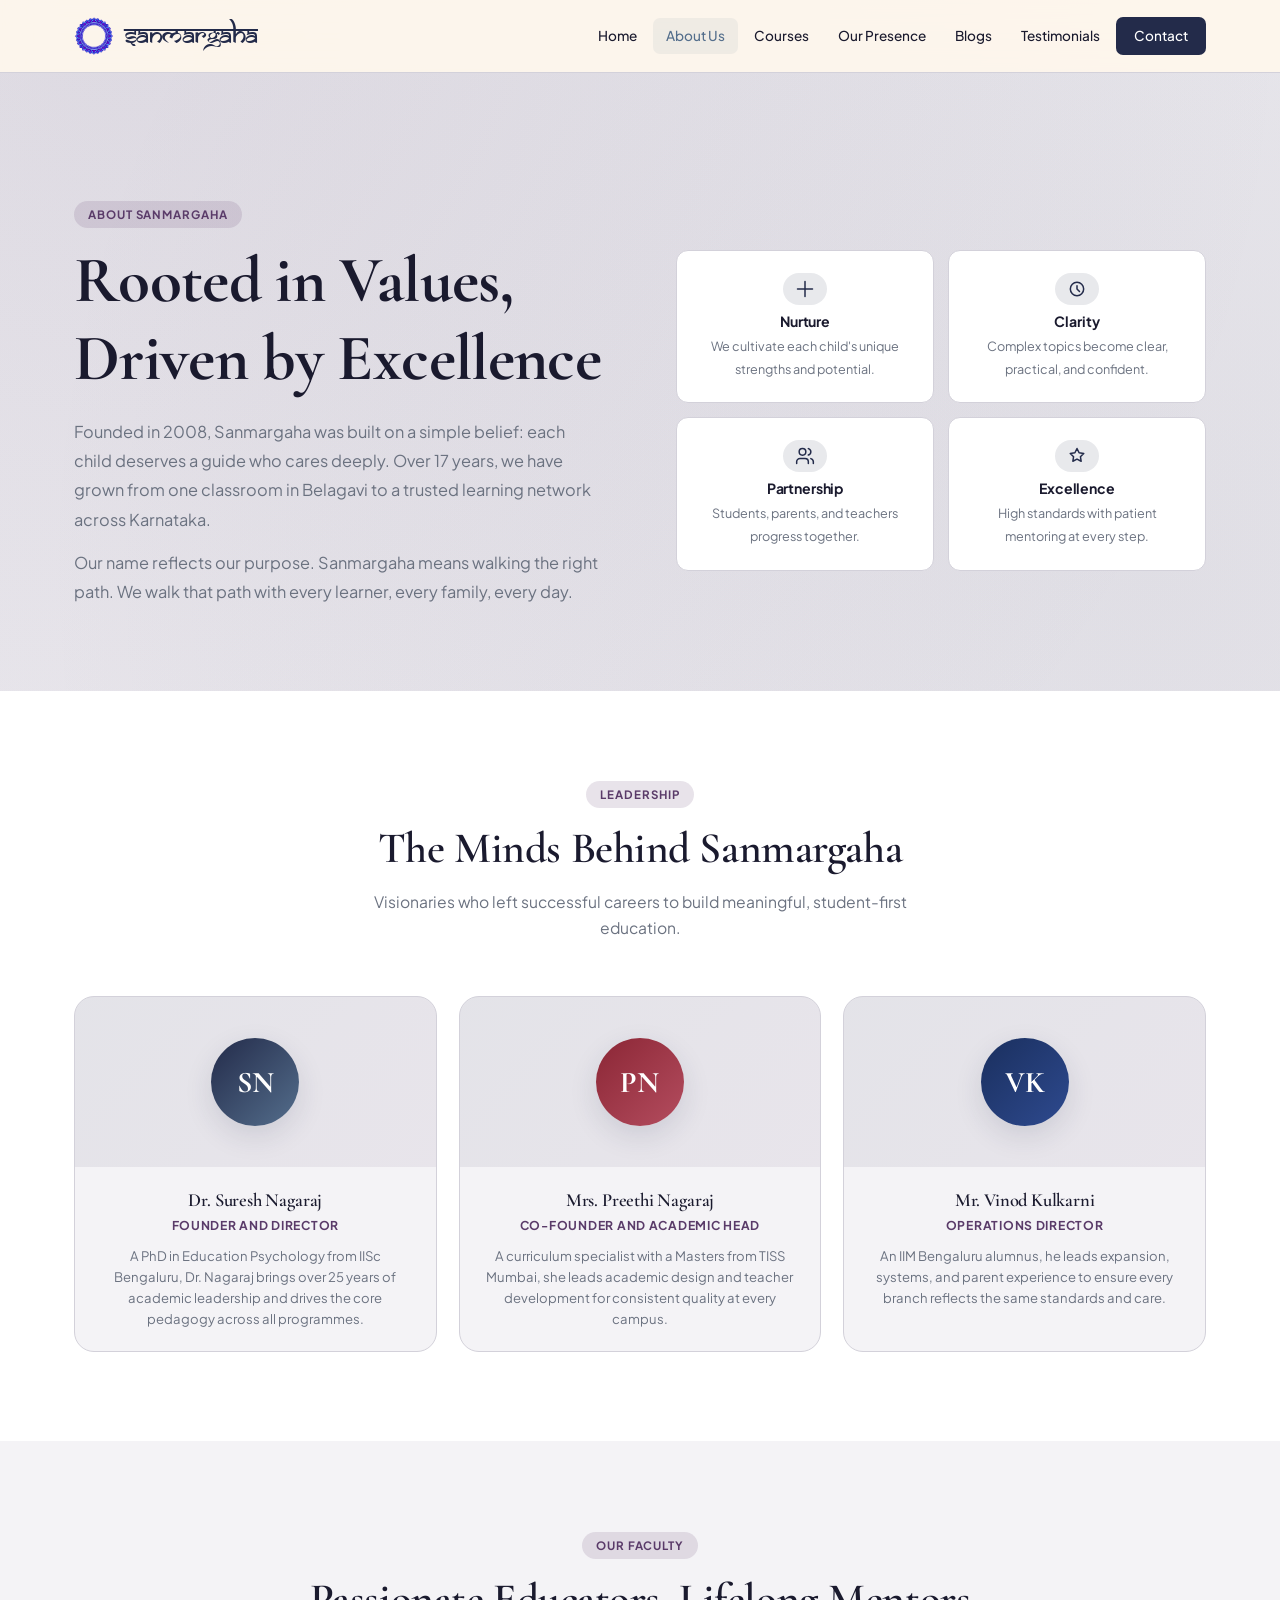
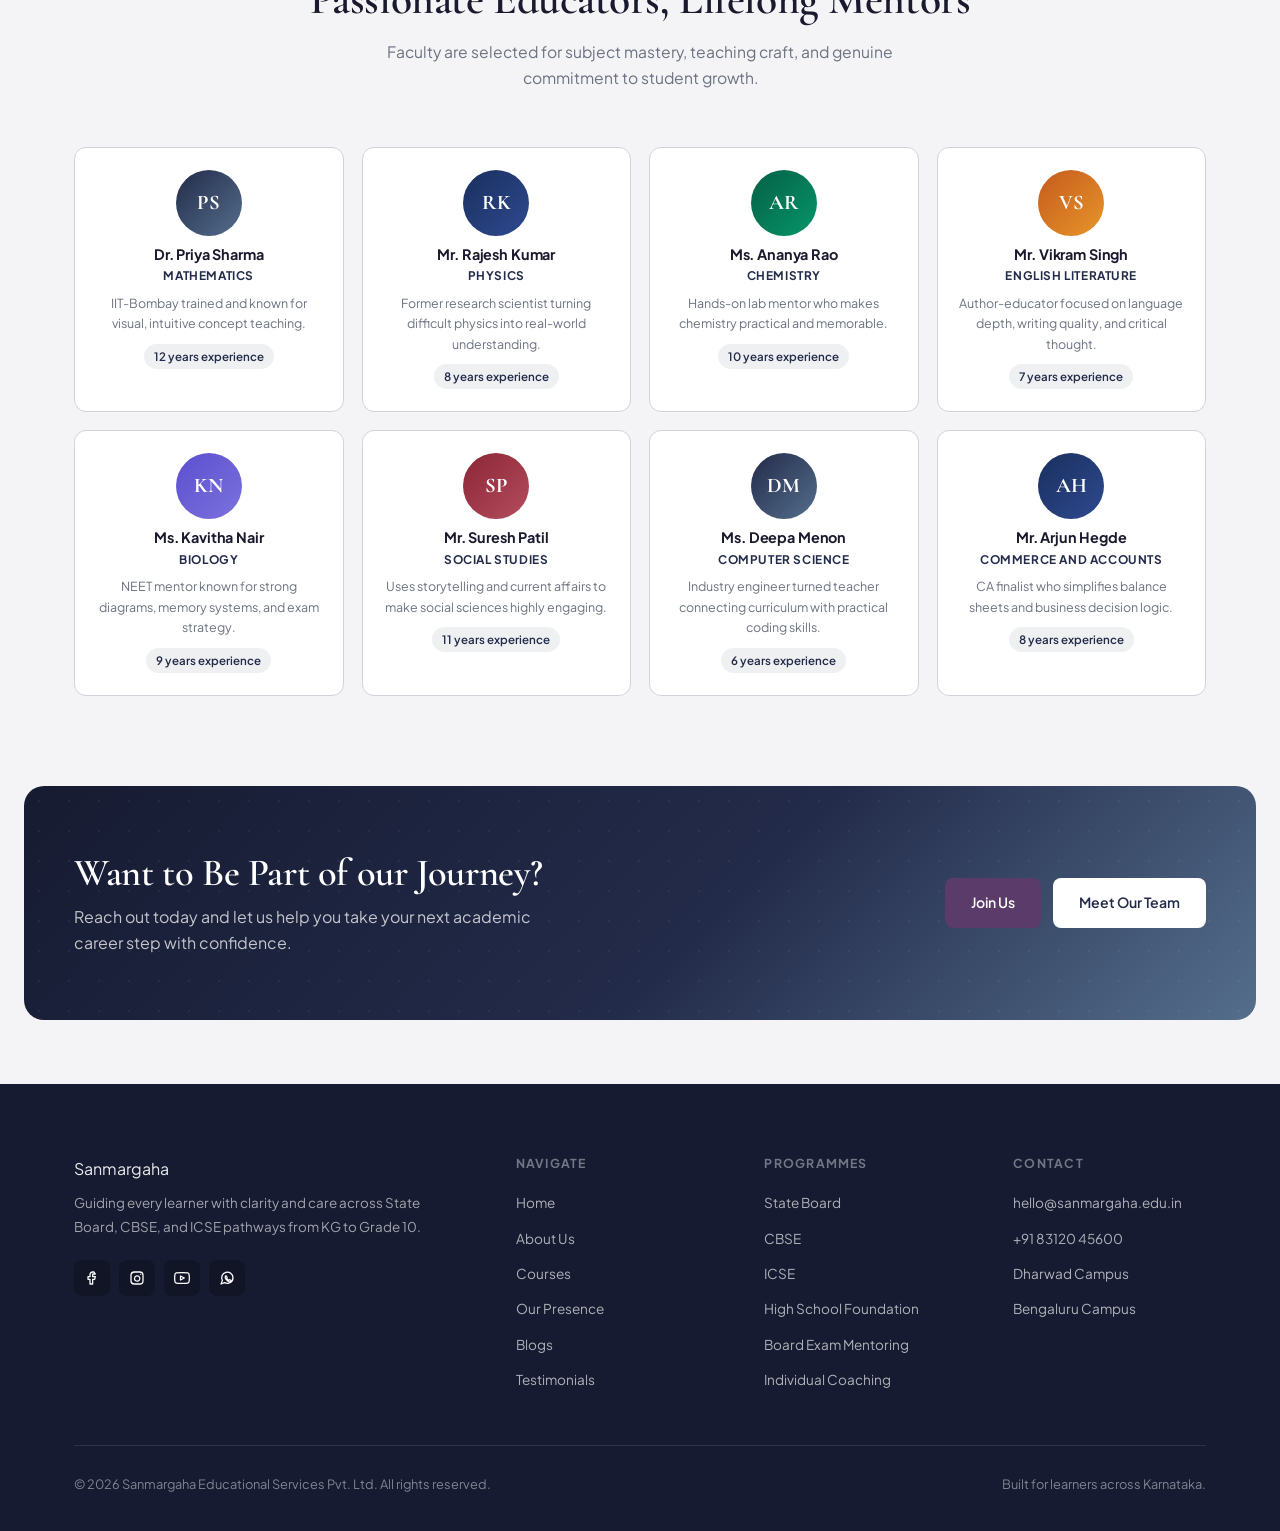
==== commit 02e4f537: "add: Rebranding with new color scheme and Logo" ====
--- a/about.html
+++ b/about.html
@@ -1,9 +1,9 @@
-<!DOCTYPE html>
+﻿<!DOCTYPE html>
 <html lang="en">
 <head>
   <meta charset="UTF-8" />
   <meta name="viewport" content="width=device-width, initial-scale=1.0" />
-  <title>About Us | Sanmargaha</title>
+  <title>About Sanmargaha | Sanmargaha</title>
   <link rel="preconnect" href="https://fonts.googleapis.com" />
   <link rel="preconnect" href="https://fonts.gstatic.com" crossorigin />
   <link href="https://fonts.googleapis.com/css2?family=Cormorant+Garamond:ital,wght@0,400;0,500;0,600;0,700;1,400;1,600&family=Plus+Jakarta+Sans:wght@300;400;500;600;700&display=swap" rel="stylesheet" />
@@ -12,41 +12,9 @@
 <body data-page="about">
   <a class="skip-link" href="#main">Skip to content</a>
 
-  <header id="hdr">
-    <nav class="container">
-      <a class="logo" href="index.html">Sanmarg<span>aha</span></a>
-      <ul class="nav-links">
-        <li><a href="index.html" data-page="home">Home</a></li>
-        <li><a href="about.html" data-page="about">About Us</a></li>
-        <li><a href="courses.html" data-page="courses">Courses</a></li>
-        <li><a href="presence.html" data-page="presence">Our Presence</a></li>
-        <li><a href="blogs.html" data-page="blogs">Blogs</a></li>
-        <li><a href="testimonials.html" data-page="testimonials">Testimonials</a></li>
-        <li><a class="nav-cta" href="contact.html" data-page="contact">Contact</a></li>
-      </ul>
-      <button class="ham" id="hamBtn" aria-label="Open navigation menu" aria-expanded="false">
-        <span></span><span></span><span></span>
-      </button>
-    </nav>
-  </header>
-
-  <div class="mob-menu" id="mobMenu" aria-label="Mobile menu">
-    <ul>
-      <li><a href="index.html" data-page="home">Home</a></li>
-      <li><a href="about.html" data-page="about">About Us</a></li>
-      <li><a href="courses.html" data-page="courses">Courses</a></li>
-      <li><a href="presence.html" data-page="presence">Our Presence</a></li>
-      <li><a href="blogs.html" data-page="blogs">Blogs</a></li>
-      <li><a href="testimonials.html" data-page="testimonials">Testimonials</a></li>
-      <li><a href="contact.html" data-page="contact">Contact</a></li>
-    </ul>
-    <div class="mob-menu-cta">
-      <a class="btn btn-p" href="contact.html">Contact Us</a>
-      <a class="btn btn-s" href="courses.html">Explore Courses</a>
-    </div>
-  </div>
-
-  <main id="main" class="page-main">
+  <div id="site-navigation"></div>
+
+<main id="main" class="page-main">
     <section class="ab-hero">
       <div class="container">
         <div class="ab-grid">
@@ -58,22 +26,42 @@
           </div>
           <div class="ab-vals rv d2">
             <div class="val">
-              <div class="ico">NU</div>
+              <div class="ico" aria-hidden="true">
+                <svg viewBox="0 0 24 24" role="presentation">
+                  <path d="M12 3v18M3 12h18" />
+                </svg>
+              </div>
               <h4>Nurture</h4>
               <p>We cultivate each child&apos;s unique strengths and potential.</p>
             </div>
             <div class="val">
-              <div class="ico">CL</div>
+              <div class="ico" aria-hidden="true">
+                <svg viewBox="0 0 24 24" role="presentation">
+                  <circle cx="12" cy="12" r="8" />
+                  <path d="M12 8v4l3 3" />
+                </svg>
+              </div>
               <h4>Clarity</h4>
               <p>Complex topics become clear, practical, and confident.</p>
             </div>
             <div class="val">
-              <div class="ico">PA</div>
+              <div class="ico" aria-hidden="true">
+                <svg viewBox="0 0 24 24" role="presentation">
+                  <path d="M16 21v-2a4 4 0 0 0-4-4H6a4 4 0 0 0-4 4v2" />
+                  <circle cx="9" cy="7" r="4" />
+                  <path d="M22 21v-2a4 4 0 0 0-3-3.87" />
+                  <path d="M16 3.13a4 4 0 0 1 0 7.75" />
+                </svg>
+              </div>
               <h4>Partnership</h4>
               <p>Students, parents, and teachers progress together.</p>
             </div>
             <div class="val">
-              <div class="ico">EX</div>
+              <div class="ico" aria-hidden="true">
+                <svg viewBox="0 0 24 24" role="presentation">
+                  <path d="m12 3 2.5 5.1 5.6.8-4 3.9.9 5.5-5-2.6-5 2.6.9-5.5-4-3.9 5.6-.8Z" />
+                </svg>
+              </div>
               <h4>Excellence</h4>
               <p>High standards with patient mentoring at every step.</p>
             </div>
@@ -196,67 +184,31 @@
         </div>
       </div>
     </section>
+    <section class="cta-banner sp-sm"
+    style="border-radius: var(--radius-lg); margin: 0 24px 64px;">
+      <div class="container">
+        <div class="cta-in">
+          <div>
+            <h2>Want to Be Part of our Journey?</h2>
+            <p>Reach out today and let us help you take your next academic career step with confidence.</p>
+          </div>
+          <div class="cta-acts">
+            <a class="btn btn-a" href="contact.html">Join Us</a>
+            <a class="btn btn-w" href="about.html">Meet Our Team</a>
+          </div>
+        </div>
+      </div>
+    </section>
   </main>
 
-  <footer>
-    <div class="container">
-      <div class="ft-grid">
-        <div class="ft-brand">
-          <a class="logo" href="index.html">Sanmarg<span>aha</span></a>
-          <p>Guiding every learner with clarity and care across State Board, CBSE, ICSE, IB, and IGCSE pathways from KG to Grade 12.</p>
-          <div class="ft-socials">
-            <a class="soc-btn" href="#" aria-label="Facebook">FB</a>
-            <a class="soc-btn" href="#" aria-label="Instagram">IG</a>
-            <a class="soc-btn" href="#" aria-label="YouTube">YT</a>
-            <a class="soc-btn" href="#" aria-label="WhatsApp">WA</a>
-          </div>
-        </div>
-
-        <div class="ft-col">
-          <h5>Navigate</h5>
-          <ul class="ft-links">
-            <li><a href="index.html">Home</a></li>
-            <li><a href="about.html">About Us</a></li>
-            <li><a href="courses.html">Courses</a></li>
-            <li><a href="presence.html">Our Presence</a></li>
-            <li><a href="blogs.html">Blogs</a></li>
-            <li><a href="testimonials.html">Testimonials</a></li>
-          </ul>
-        </div>
-
-        <div class="ft-col">
-          <h5>Programmes</h5>
-          <ul class="ft-links">
-            <li><a href="courses.html">State Board</a></li>
-            <li><a href="courses.html">CBSE</a></li>
-            <li><a href="courses.html">ICSE</a></li>
-            <li><a href="courses.html">IB Diploma</a></li>
-            <li><a href="courses.html">IGCSE</a></li>
-            <li><a href="courses.html">Individual Coaching</a></li>
-          </ul>
-        </div>
-
-        <div class="ft-col">
-          <h5>Contact</h5>
-          <ul class="ft-links">
-            <li><a href="mailto:hello@sanmargaha.edu.in">hello@sanmargaha.edu.in</a></li>
-            <li><a href="tel:+918312045600">+91 83120 45600</a></li>
-            <li><a href="presence.html">Belagavi Campus</a></li>
-            <li><a href="presence.html">Dharwad Campus</a></li>
-            <li><a href="presence.html">Bengaluru Campus</a></li>
-          </ul>
-        </div>
-      </div>
-
-      <div class="ft-bottom">
-        <p>&copy; <span data-year>2026</span> Sanmargaha Educational Services Pvt. Ltd. All rights reserved.</p>
-        <p>Built for learners across Karnataka.</p>
-      </div>
-    </div>
-  </footer>
+  <div id="site-footer"></div>
 
   <button class="to-top" id="toTop" aria-label="Back to top">^</button>
 
+  <script src="assets/js/navigation.js"></script>
+  <script src="assets/js/footer.js"></script>
   <script src="assets/js/main.js"></script>
 </body>
 </html>
+
+
--- a/assets/css/styles.css
+++ b/assets/css/styles.css
@@ -1,20 +1,29 @@
+@font-face {
+  font-family: "Samarkhan";
+  src: url("../fonts/Samarkhan.TTF") format("truetype");
+  font-weight: 400;
+  font-style: normal;
+  font-display: swap;
+}
+
 :root {
-  --teal: #0d5c63;
-  --teal-light: #1a7a83;
-  --teal-dark: #093e44;
-  --saffron: #e8962a;
-  --saffron-dark: #c67d1a;
-  --cream: #fdf6ec;
-  --cream-alt: #f7efe1;
+  --teal: #232b4a;
+  --teal-light: #546e8c;
+  --teal-dark: #161b31;
+  --sky: #2417d8 ;
+  --saffron: #5a3b69;
+  --saffron-dark: #3d264a;
+  --cream: #f4f3f6;
+  --cream-alt: #e9e8ed;
   --white: #ffffff;
   --text: #1a1a2e;
   --muted: #6b7280;
   --light: #9ca3af;
-  --border: #e5ddd0;
+  --border: #d3d1da;
   --ok: #0f8b5f;
-  --shadow-sm: 0 2px 10px rgba(13, 92, 99, 0.08);
-  --shadow-md: 0 10px 28px rgba(13, 92, 99, 0.13);
-  --shadow-lg: 0 22px 60px rgba(13, 92, 99, 0.17);
+  --shadow-sm: 0 2px 10px rgba(35, 43, 74, 0.08);
+  --shadow-md: 0 10px 28px rgba(35, 43, 74, 0.13);
+  --shadow-lg: 0 22px 60px rgba(35, 43, 74, 0.17);
   --radius-sm: 8px;
   --radius: 12px;
   --radius-lg: 20px;
@@ -39,8 +48,8 @@
   font-family: "Plus Jakarta Sans", sans-serif;
   color: var(--text);
   background:
-    radial-gradient(circle at 10% 0%, rgba(232, 150, 42, 0.1), transparent 35%),
-    radial-gradient(circle at 90% 18%, rgba(13, 92, 99, 0.07), transparent 40%),
+    radial-gradient(circle at 10% 0%, rgba(90, 59, 105, 0.1), transparent 35%),
+    radial-gradient(circle at 90% 18%, rgba(35, 43, 74, 0.07), transparent 40%),
     var(--cream);
   line-height: 1.65;
   overflow-x: hidden;
@@ -94,7 +103,7 @@
 }
 
 :focus-visible {
-  outline: 3px solid rgba(13, 92, 99, 0.38);
+  outline: 3px solid rgba(35, 43, 74, 0.38);
   outline-offset: 2px;
 }
 
@@ -141,7 +150,7 @@
   font-weight: 700;
   letter-spacing: 0.08em;
   text-transform: uppercase;
-  background: rgba(232, 150, 42, 0.14);
+  background: rgba(90, 59, 105, 0.14);
   color: var(--saffron);
   margin-bottom: 14px;
 }
@@ -165,7 +174,7 @@
   display: inline-flex;
   align-items: center;
   gap: 8px;
-  color: var(--teal);
+  color: var(--teal-light);
   font-size: 0.86rem;
   font-weight: 700;
 }
@@ -201,19 +210,20 @@
 .btn-p:hover {
   transform: translateY(-2px);
   background: var(--teal-dark);
-  box-shadow: 0 8px 20px rgba(13, 92, 99, 0.3);
+  box-shadow: 0 8px 20px rgba(35, 43, 74, 0.3);
 }
 
 .btn-s {
   background: transparent;
-  color: var(--teal);
-  border: 2px solid var(--teal);
+  color: var(--teal-light);
+  border: 2px solid var(--teal-light);
 }
 
 .btn-s:hover {
-  background: var(--teal);
+  background: var(--teal-light);
   color: #fff;
   transform: translateY(-2px);
+  box-shadow: 0 8px 20px rgba(84, 110, 140, 0.3);
 }
 
 .btn-a {
@@ -224,7 +234,7 @@
 .btn-a:hover {
   background: var(--saffron-dark);
   transform: translateY(-2px);
-  box-shadow: 0 8px 20px rgba(232, 150, 42, 0.32);
+  box-shadow: 0 8px 20px rgba(90, 59, 105, 0.32);
 }
 
 .btn-w {
@@ -233,7 +243,8 @@
 }
 
 .btn-w:hover {
-  background: #f8f8f8;
+  background: var(--cream);
+  color: var(--teal-light);
   transform: translateY(-2px);
 }
 
@@ -256,7 +267,7 @@
 }
 
 header.sc {
-  box-shadow: 0 4px 22px rgba(13, 92, 99, 0.11);
+  box-shadow: 0 4px 22px rgba(35, 43, 74, 0.11);
 }
 
 nav {
@@ -267,15 +278,26 @@
 }
 
 .logo {
-  font-family: "Cormorant Garamond", serif;
-  font-size: 1.56rem;
-  font-weight: 700;
+  display: inline-flex;
+  align-items: center;
+  gap: 10px;
+  line-height: 1;
+}
+
+.logo-image {
+  display: block;
+  height: 40px;
+  width: auto;
+  max-width: 40px;
+  object-fit: contain;
+}
+
+.logo-text {
+  font-family: "Samarkhan", "Samarkan", "Cormorant Garamond", serif;
+  font-size: 1.7rem;
+  /* font-weight: 700; */
   letter-spacing: -0.02em;
   color: var(--teal);
-}
-
-.logo span {
-  color: var(--saffron);
 }
 
 .nav-links {
@@ -297,8 +319,8 @@
 
 .nav-links a:hover,
 .nav-links a.active {
-  background: rgba(13, 92, 99, 0.08);
-  color: var(--teal);
+  background: rgba(84, 110, 140, 0.08); /* --teal-light based rgba */
+  color: var(--teal-light);
 }
 
 .nav-cta {
@@ -378,8 +400,8 @@
 
 .mob-menu ul a:hover,
 .mob-menu ul a.active {
-  background: rgba(13, 92, 99, 0.08);
-  color: var(--teal);
+  background: rgba(84, 110, 140, 0.08); /* --teal-light */
+  color: var(--teal-light);
 }
 
 .mob-menu-cta {
@@ -423,15 +445,15 @@
   position: absolute;
   inset: 0;
   background:
-    radial-gradient(ellipse 80% 60% at 72% 50%, rgba(13, 92, 99, 0.06), transparent 70%),
-    radial-gradient(ellipse 55% 70% at 20% 10%, rgba(232, 150, 42, 0.09), transparent 60%);
+    radial-gradient(ellipse 80% 60% at 72% 50%, rgba(35, 43, 74, 0.06), transparent 70%),
+    radial-gradient(ellipse 55% 70% at 20% 10%, rgba(90, 59, 105, 0.09), transparent 60%);
 }
 
 .hero-dots {
   position: absolute;
   inset: 0;
   opacity: 0.7;
-  background-image: radial-gradient(circle, rgba(13, 92, 99, 0.055) 1px, transparent 1px);
+  background-image: radial-gradient(circle, rgba(35, 43, 74, 0.055) 1px, transparent 1px);
   background-size: 38px 38px;
 }
 
@@ -447,8 +469,8 @@
   gap: 8px;
   padding: 7px 16px;
   border-radius: 999px;
-  border: 1px solid rgba(232, 150, 42, 0.25);
-  background: rgba(232, 150, 42, 0.11);
+  border: 1px solid rgba(90, 59, 105, 0.25);
+  background: rgba(90, 59, 105, 0.11);
   color: var(--saffron);
   font-size: 0.77rem;
   letter-spacing: 0.07em;
@@ -486,7 +508,7 @@
 }
 
 .hero h1 em {
-  color: var(--teal);
+  color: var(--sky);
 }
 
 .hero p {
@@ -508,6 +530,16 @@
   display: flex;
   flex-direction: column;
   gap: 14px;
+}
+
+.hero-float-image {
+  width: auto;
+  max-width: 100%;
+  height: auto;
+  object-fit: contain;
+  /* border-radius: var(--radius-lg);
+  /* border: 1px solid rgba(84, 110, 140, 0.45); */
+  /* box-shadow: var(--shadow-sm); */ 
 }
 
 .h-card {
@@ -557,7 +589,7 @@
   font-weight: 700;
   letter-spacing: 0.05em;
   color: var(--teal-dark);
-  background: rgba(13, 92, 99, 0.11);
+  background: rgba(35, 43, 74, 0.11);
   flex-shrink: 0;
 }
 
@@ -679,7 +711,7 @@
   width: 42px;
   height: 42px;
   border-radius: 10px;
-  background: rgba(13, 92, 99, 0.09);
+  background: rgba(35, 43, 74, 0.09);
   color: var(--teal);
   display: inline-flex;
   align-items: center;
@@ -688,6 +720,17 @@
   font-weight: 700;
   letter-spacing: 0.04em;
   flex-shrink: 0;
+}
+
+.feat-ic svg,
+.ico svg {
+  width: 20px;
+  height: 20px;
+  fill: none;
+  stroke: currentColor;
+  stroke-width: 1.8;
+  stroke-linecap: round;
+  stroke-linejoin: round;
 }
 
 .feat h4 {
@@ -734,7 +777,7 @@
   margin-bottom: 10px;
   font-size: 0.8rem;
   color: var(--teal-dark);
-  background: rgba(13, 92, 99, 0.1);
+  background: rgba(35, 43, 74, 0.1);
   border-radius: 999px;
   width: max-content;
   padding: 5px 10px;
@@ -782,7 +825,7 @@
 
 .cc-top {
   padding: 26px 26px 18px;
-  background: linear-gradient(135deg, rgba(13, 92, 99, 0.035), rgba(232, 150, 42, 0.035));
+  background: linear-gradient(135deg, rgba(35, 43, 74, 0.035), rgba(90, 59, 105, 0.035));
 }
 
 .cc-top h3 {
@@ -817,7 +860,7 @@
   color: var(--muted);
   font-weight: 500;
   border-radius: 999px;
-  background: rgba(13, 92, 99, 0.06);
+  background: rgba(35, 43, 74, 0.06);
   padding: 4px 10px;
 }
 
@@ -843,7 +886,7 @@
 }
 
 .b-cbse {
-  background: rgba(13, 92, 99, 0.1);
+  background: rgba(35, 43, 74, 0.1);
   color: var(--teal);
 }
 
@@ -910,7 +953,7 @@
 .page-hero {
   text-align: center;
   padding: clamp(84px, 10vw, 136px) 0 56px;
-  background: linear-gradient(180deg, rgba(13, 92, 99, 0.05), transparent 100%);
+  background: linear-gradient(180deg, rgba(35, 43, 74, 0.05), transparent 100%);
 }
 
 .page-hero p {
@@ -921,7 +964,7 @@
 
 .ab-hero {
   padding: clamp(88px, 10vw, 140px) 0 70px;
-  background: linear-gradient(135deg, rgba(13, 92, 99, 0.04), rgba(232, 150, 42, 0.04));
+  background: linear-gradient(135deg, rgba(35, 43, 74, 0.04), rgba(90, 59, 105, 0.04));
 }
 
 .ab-grid {
@@ -966,7 +1009,7 @@
   align-items: center;
   justify-content: center;
   border-radius: 999px;
-  background: rgba(13, 92, 99, 0.1);
+  background: rgba(35, 43, 74, 0.1);
   color: var(--teal);
   padding: 6px 12px;
   margin-bottom: 8px;
@@ -1015,7 +1058,7 @@
   display: flex;
   align-items: center;
   justify-content: center;
-  background: linear-gradient(135deg, rgba(13, 92, 99, 0.08), rgba(232, 150, 42, 0.08));
+  background: linear-gradient(135deg, rgba(35, 43, 74, 0.08), rgba(90, 59, 105, 0.08));
 }
 
 .av {
@@ -1143,7 +1186,7 @@
   padding: 3px 10px;
   border-radius: 999px;
   color: var(--teal);
-  background: rgba(13, 92, 99, 0.07);
+  background: rgba(35, 43, 74, 0.07);
   font-size: 0.72rem;
   font-weight: 600;
 }
@@ -1257,7 +1300,7 @@
   font-size: 0.76rem;
   font-weight: 500;
   color: var(--muted);
-  background: rgba(13, 92, 99, 0.06);
+  background: rgba(35, 43, 74, 0.06);
 }
 
 .cfc .btn {
@@ -1324,7 +1367,8 @@
 
 .loc-grid {
   display: grid;
-  grid-template-columns: repeat(3, 1fr);
+  grid-template-columns: repeat(2, minmax(280px, 380px));
+  justify-content: center;
   gap: 26px;
 }
 
@@ -1342,7 +1386,7 @@
 }
 
 .lc-img {
-  height: 195px;
+  height: 225px;
   position: relative;
   overflow: hidden;
   padding: 0 20px 18px;
@@ -1371,11 +1415,22 @@
 }
 
 .bg-dha {
-  background: linear-gradient(135deg, #7b2d3e, #b44d5f);
+  background-color: #f3f5f8;
+  background-image: url("../img/Sanmargaha.png");
+  background-repeat: no-repeat;
+  background-position: center;
+  background-size: 68% auto;
 }
 
 .bg-blr {
-  background: linear-gradient(135deg, #1a2f5e, #2e4a8f);
+  background-image: url("../img/eduhabitat.jpeg");
+  background-repeat: no-repeat;
+  background-position: center;
+  background-size: cover;
+}
+
+.bg-dha::after {
+  background: linear-gradient(to top, rgba(0, 0, 0, 0.26), rgba(0, 0, 0, 0.06) 68%);
 }
 
 .lc-body {
@@ -1425,10 +1480,10 @@
 }
 
 .map-layout {
-  display: grid;
-  grid-template-columns: 1.2fr 0.8fr;
-  gap: 28px;
-  align-items: start;
+  display: flex;
+  justify-content: center;
+  align-items: flex-start;
+  width: 100%;
 }
 
 .ka-map-wrap {
@@ -1439,6 +1494,8 @@
   box-shadow: var(--shadow-md);
   overflow: hidden;
   padding: 20px;
+  width: 100%;
+  max-width: 760px;
 }
 
 #ka-map-svg {
@@ -1490,26 +1547,26 @@
 }
 
 .ka-bubble-outer {
-  fill: rgba(13, 92, 99, 0.14);
-  stroke: rgba(13, 92, 99, 0.38);
+  fill: rgba(35, 43, 74, 0.14);
+  stroke: rgba(35, 43, 74, 0.38);
   stroke-width: 1.4;
   pointer-events: none;
   transition: r 0.3s ease;
 }
 
 .ka-bubble-inner {
-  fill: rgba(13, 92, 99, 0.2);
+  fill: rgba(35, 43, 74, 0.2);
   pointer-events: none;
   transition: r 0.3s ease;
 }
 
 .ka-bubble-outer.hero-bubble {
-  fill: rgba(232, 150, 42, 0.16);
-  stroke: rgba(232, 150, 42, 0.5);
+  fill: rgba(90, 59, 105, 0.16);
+  stroke: rgba(90, 59, 105, 0.5);
 }
 
 .ka-bubble-inner.hero-bubble {
-  fill: rgba(232, 150, 42, 0.24);
+  fill: rgba(90, 59, 105, 0.24);
 }
 
 .ka-label {
@@ -1753,7 +1810,7 @@
 }
 
 .bg-b1 {
-  background: linear-gradient(135deg, rgba(13, 92, 99, 0.88), rgba(232, 150, 42, 0.88));
+  background: linear-gradient(135deg, rgba(35, 43, 74, 0.88), rgba(90, 59, 105, 0.88));
 }
 
 .bg-b2 {
@@ -1761,11 +1818,11 @@
 }
 
 .bg-b3 {
-  background: linear-gradient(135deg, rgba(5, 150, 105, 0.9), rgba(13, 92, 99, 0.8));
+  background: linear-gradient(135deg, rgba(5, 150, 105, 0.9), rgba(35, 43, 74, 0.8));
 }
 
 .bg-b4 {
-  background: linear-gradient(135deg, rgba(232, 150, 42, 0.9), rgba(220, 38, 38, 0.74));
+  background: linear-gradient(135deg, rgba(90, 59, 105, 0.9), rgba(220, 38, 38, 0.74));
 }
 
 .blc-body {
@@ -1784,7 +1841,7 @@
 
 .bl-meta span {
   border-radius: 999px;
-  background: rgba(13, 92, 99, 0.08);
+  background: rgba(35, 43, 74, 0.08);
   color: var(--muted);
   padding: 3px 8px;
   font-size: 0.72rem;
@@ -1862,7 +1919,7 @@
   left: 22px;
   font-family: "Cormorant Garamond", serif;
   font-size: 4.4rem;
-  color: rgba(13, 92, 99, 0.1);
+  color: rgba(35, 43, 74, 0.1);
   line-height: 1;
 }
 
@@ -1873,6 +1930,8 @@
   letter-spacing: 1px;
   line-height: 1;
   margin-bottom: 14px;
+  align-self: flex-end;
+  text-align: right;
 }
 
 .t-text {
@@ -1896,7 +1955,7 @@
   height: 50px;
   border-radius: 50%;
   overflow: hidden;
-  border: 2px solid rgba(13, 92, 99, 0.18);
+  border: 2px solid rgba(35, 43, 74, 0.18);
   flex-shrink: 0;
   background: #d7e9eb;
 }
@@ -1968,7 +2027,7 @@
   width: 46px;
   height: 46px;
   border-radius: 11px;
-  background: rgba(13, 92, 99, 0.08);
+  background: rgba(35, 43, 74, 0.08);
   color: var(--teal);
   display: inline-flex;
   align-items: center;
@@ -2046,7 +2105,7 @@
 .fc-inp:focus {
   border-color: var(--teal);
   background: #fff;
-  box-shadow: 0 0 0 3px rgba(13, 92, 99, 0.09);
+  box-shadow: 0 0 0 3px rgba(35, 43, 74, 0.09);
 }
 
 textarea.fc-inp {
@@ -2133,6 +2192,16 @@
   font-weight: 700;
   letter-spacing: 0.03em;
   transition: var(--ease);
+}
+
+.soc-btn svg {
+  width: 16px;
+  height: 16px;
+  fill: none;
+  stroke: currentColor;
+  stroke-width: 1.9;
+  stroke-linecap: round;
+  stroke-linejoin: round;
 }
 
 .soc-btn:hover {
@@ -2240,12 +2309,28 @@
 }
 
 @media (max-width: 1120px) {
+  .hero {
+    min-height: auto;
+    overflow: visible;
+    padding: 20px 0 28px;
+  }
+
   .hero-main {
     grid-template-columns: 1fr;
+    gap: 24px;
   }
 
   .hero-float {
-    display: none;
+    display: flex;
+    justify-content: center;
+    align-items: center;
+    max-width: 100%;
+    margin: 0 auto;
+  }
+
+  .hero-float-image {
+    width: min(100%, 460px);
+    max-height: 42vh;
   }
 
   .ov-grid {
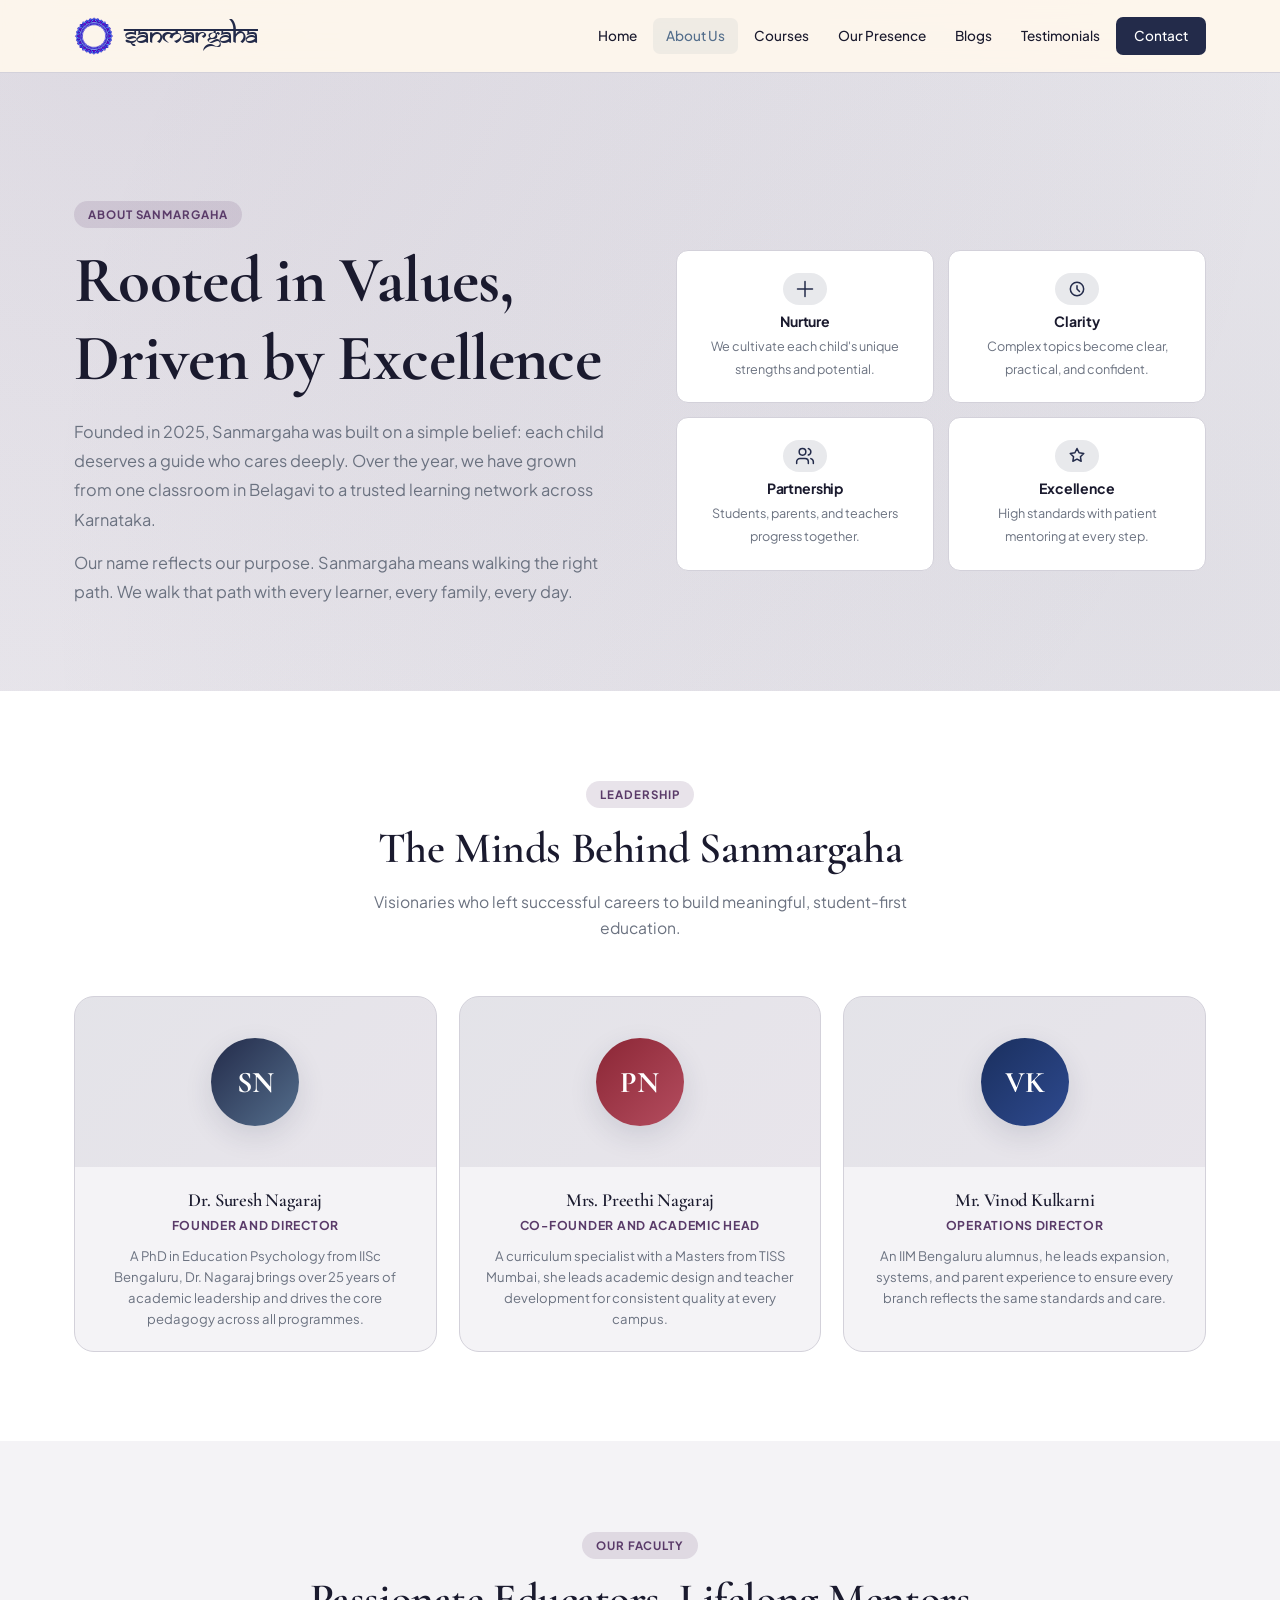
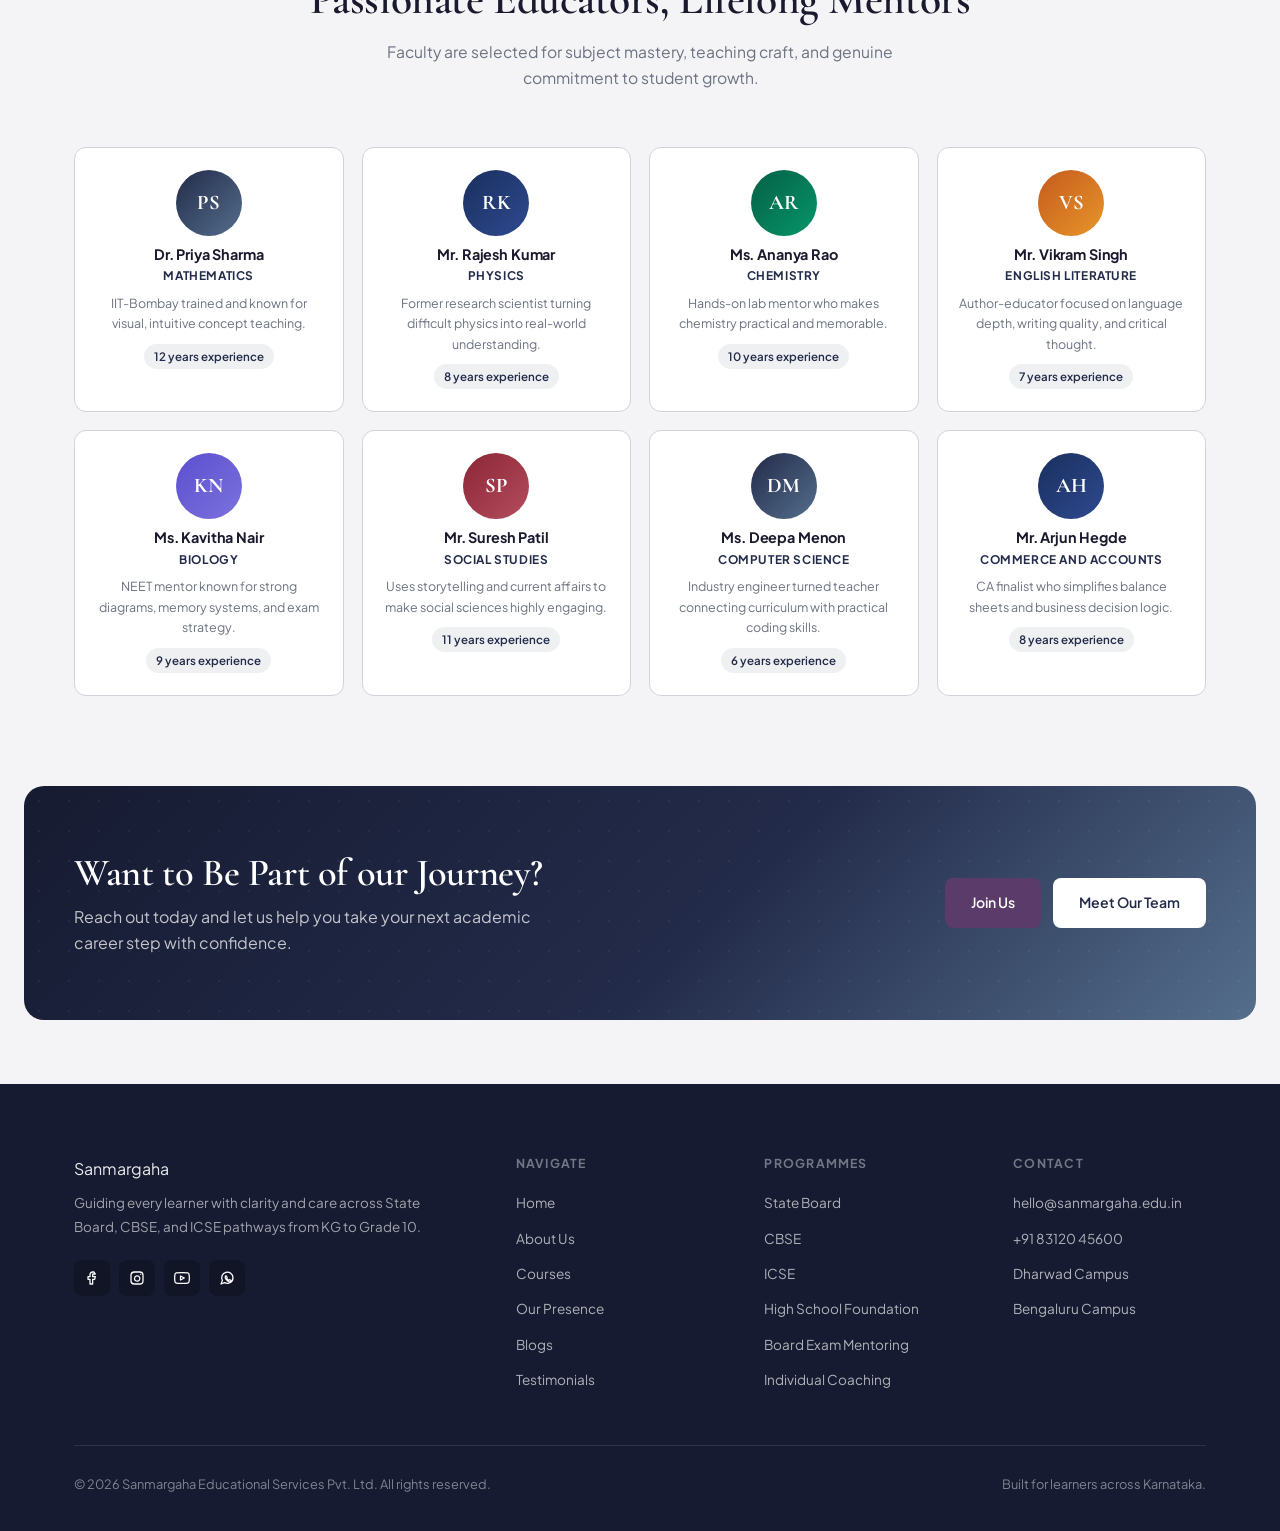
==== commit 3a2c2525: "fix: minor changes, add: changes in index.html" ====
--- a/about.html
+++ b/about.html
@@ -21,7 +21,7 @@
           <div class="rv">
             <div class="tag">About Sanmargaha</div>
             <h1>Rooted in Values, Driven by Excellence</h1>
-            <p>Founded in 2008, Sanmargaha was built on a simple belief: each child deserves a guide who cares deeply. Over 17 years, we have grown from one classroom in Belagavi to a trusted learning network across Karnataka.</p>
+            <p>Founded in 2025, Sanmargaha was built on a simple belief: each child deserves a guide who cares deeply. Over the year, we have grown from one classroom in Belagavi to a trusted learning network across Karnataka.</p>
             <p>Our name reflects our purpose. Sanmargaha means walking the right path. We walk that path with every learner, every family, every day.</p>
           </div>
           <div class="ab-vals rv d2">
--- a/assets/css/styles.css
+++ b/assets/css/styles.css
@@ -170,6 +170,11 @@
   font-size: 0.98rem;
 }
 
+.samarkhan-word {
+  font-family: "Samarkhan", "Samarkan", "Cormorant Garamond", serif;
+  font-weight: 400;
+}
+
 .link-line {
   display: inline-flex;
   align-items: center;
@@ -678,6 +683,130 @@
   background: #fff;
 }
 
+.story-sec {
+  padding-top: 12px;
+}
+
+.story-card {
+  background: #fff;
+  border: 1px solid var(--border);
+  border-radius: var(--radius-xl);
+  padding: clamp(28px, 4vw, 42px);
+  box-shadow: var(--shadow-sm);
+  text-align: center;
+}
+
+.story-card h2 {
+  margin-bottom: 20px;
+  font-family: "Samarkhan", "Samarkan", "Cormorant Garamond", serif;
+  font-size: clamp(2.3rem, 5vw, 3.6rem);
+  font-weight: 400;
+  letter-spacing: 0.01em;
+  text-transform: capitalize;
+}
+
+.story-card p {
+  margin: 0;
+  max-width: 1200px;
+  font-size: clamp(1rem, 1.9vw, 1.08rem);
+  line-height: 1.85;
+}
+
+.story-card p + p {
+  margin-top: 18px;
+}
+
+.edu-habitat {
+  background: var(--cream-alt);
+}
+
+.eh-grid {
+  display: grid;
+  grid-template-columns: 1.08fr 1fr;
+  gap: 22px;
+  align-items: stretch;
+}
+
+.eh-card {
+  background: #fff;
+  border: 1px solid var(--border);
+  border-radius: var(--radius-lg);
+  padding: 28px;
+  box-shadow: var(--shadow-sm);
+  transition: var(--ease);
+}
+
+.eh-card:hover {
+  transform: translateY(-4px);
+  box-shadow: var(--shadow-md);
+}
+
+.eh-model {
+  grid-row: span 2;
+}
+
+.eh-card h3 {
+  font-size: clamp(1.3rem, 2.2vw, 1.8rem);
+  margin-bottom: 14px;
+}
+
+.eh-card p {
+  margin: 0;
+  line-height: 1.75;
+}
+
+.eh-list {
+  list-style: none;
+  display: flex;
+  flex-direction: column;
+  gap: 11px;
+}
+
+.eh-list li {
+  position: relative;
+  padding-left: 20px;
+  font-size: 0.92rem;
+  color: var(--muted);
+  line-height: 1.6;
+}
+
+.eh-list li::before {
+  content: "";
+  position: absolute;
+  left: 0;
+  top: 0.63em;
+  width: 8px;
+  height: 8px;
+  border-radius: 50%;
+  background: var(--saffron);
+}
+
+.eh-model h4 {
+  margin: 18px 0 12px;
+  font-family: "Plus Jakarta Sans", sans-serif;
+  font-size: 0.85rem;
+  font-weight: 700;
+  letter-spacing: 0.05em;
+  text-transform: uppercase;
+  color: var(--teal);
+}
+
+.eh-feature-grid {
+  display: grid;
+  grid-template-columns: repeat(2, minmax(0, 1fr));
+  gap: 10px;
+}
+
+.eh-feature {
+  font-size: 0.82rem;
+  color: var(--text);
+  border-radius: 999px;
+  border: 1px solid var(--border);
+  background: var(--cream);
+  padding: 8px 12px;
+  line-height: 1.45;
+}
+
 .ov-grid {
   display: grid;
   grid-template-columns: 1fr 1fr;
@@ -802,6 +931,148 @@
   background: var(--cream);
 }
 
+.why-choose {
+  background: #fff;
+}
+
+.wc-table-wrap {
+  border: 1px solid var(--border);
+  border-radius: var(--radius-lg);
+  overflow-x: auto;
+  background: #fff;
+  box-shadow: var(--shadow-sm);
+  margin-bottom: 28px;
+}
+
+.wc-table {
+  width: 100%;
+  border-collapse: collapse;
+}
+
+.wc-table th,
+.wc-table td {
+  text-align: left;
+  padding: 15px 18px;
+  border-bottom: 1px solid var(--border);
+  font-size: 0.9rem;
+}
+
+.wc-table thead th {
+  background: linear-gradient(135deg, rgba(35, 43, 74, 0.08), rgba(90, 59, 105, 0.08));
+  color: var(--teal);
+  font-family: "Plus Jakarta Sans", sans-serif;
+  font-size: 0.8rem;
+  text-transform: uppercase;
+  letter-spacing: 0.05em;
+}
+
+.wc-table tbody tr:last-child td {
+  border-bottom: none;
+}
+
+.wc-table td {
+  color: var(--muted);
+}
+
+.wc-table tbody td:last-child {
+  color: var(--text);
+  font-weight: 600;
+}
+
+.wc-col-eh {
+  text-align: right;
+}
+
+.wc-presence {
+  border: 1px solid var(--border);
+  border-radius: var(--radius-lg);
+  background: var(--cream);
+  padding: 28px;
+  margin-bottom: 22px;
+}
+
+.wc-presence h3,
+.wc-story h3 {
+  margin-bottom: 14px;
+}
+
+.wc-pres-grid {
+  display: grid;
+  grid-template-columns: repeat(2, minmax(0, 1fr));
+  gap: 14px;
+}
+
+.wc-pres-card {
+  border: 1px solid var(--border);
+  border-radius: var(--radius);
+  background: #fff;
+  padding: 20px;
+}
+
+.wc-pres-card h4 {
+  font-family: "Plus Jakarta Sans", sans-serif;
+  font-size: 0.95rem;
+  margin-bottom: 6px;
+}
+
+.wc-pres-card p {
+  margin: 0;
+  font-size: 0.88rem;
+  line-height: 1.65;
+}
+
+.wc-map {
+  margin-top: 12px;
+  border-radius: var(--radius);
+  overflow: hidden;
+  border: 1px solid var(--border);
+}
+
+.wc-map iframe {
+  width: 100%;
+  height: 210px;
+  border: 0;
+  display: block;
+}
+
+.wc-map-note {
+  margin-top: 10px !important;
+  font-size: 0.82rem !important;
+  color: var(--teal-light) !important;
+}
+
+.wc-story {
+  border: 1px solid var(--border);
+  border-radius: var(--radius-lg);
+  background: #fff;
+  padding: 28px;
+  box-shadow: var(--shadow-sm);
+}
+
+.wc-story p {
+  margin-bottom: 10px;
+  line-height: 1.75;
+}
+
+.wc-story p:last-child {
+  margin-bottom: 0;
+}
+
+.cta-note {
+  margin-top: 16px !important;
+  margin-bottom: 0 !important;
+  display: inline-flex;
+  align-items: center;
+  border-radius: 999px;
+  border: 1px solid rgba(255, 255, 255, 0.28);
+  color: #fff !important;
+  padding: 7px 14px;
+  font-size: 0.78rem;
+  font-weight: 700;
+  letter-spacing: 0.04em;
+  text-transform: uppercase;
+}
+
 .cp-grid {
   display: grid;
   grid-template-columns: repeat(3, 1fr);
@@ -948,6 +1219,26 @@
   display: flex;
   gap: 12px;
   flex-wrap: wrap;
+}
+
+body[data-page="home"] .cta-banner.sp-sm {
+  padding: clamp(26px, 3.8vw, 40px) 0;
+}
+
+body[data-page="home"] .cta-in {
+  flex-wrap: nowrap;
+  align-items: center;
+  gap: 22px;
+}
+
+body[data-page="home"] .cta-in > div:first-child {
+  max-width: 760px;
+}
+
+body[data-page="home"] .cta-acts {
+  margin-left: auto;
+  justify-content: flex-end;
+  flex-wrap: nowrap;
 }
 
 .page-hero {
@@ -2338,6 +2629,14 @@
     gap: 48px;
   }
 
+  .eh-grid {
+    grid-template-columns: 1fr;
+  }
+
+  .eh-model {
+    grid-row: auto;
+  }
+
   .ab-grid {
     grid-template-columns: 1fr;
     gap: 44px;
@@ -2356,6 +2655,10 @@
     grid-template-columns: repeat(2, 1fr);
   }
 
+  .wc-pres-grid {
+    grid-template-columns: 1fr;
+  }
+
   .con-grid {
     grid-template-columns: 1fr;
     gap: 44px;
@@ -2423,6 +2726,10 @@
     align-items: flex-start;
   }
 
+  body[data-page="home"] .cta-in {
+    flex-wrap: wrap;
+  }
+
   .c-form-wrap {
     padding: 28px 20px;
   }
@@ -2440,8 +2747,27 @@
     width: 100%;
   }
 
+  .wc-table th,
+  .wc-table td {
+    padding: 12px 10px;
+    font-size: 0.82rem;
+  }
+
+  .wc-presence,
+  .wc-story {
+    padding: 22px 20px;
+  }
+
+  .wc-map iframe {
+    height: 190px;
+  }
+
   .ab-vals {
     grid-template-columns: 1fr 1fr;
+  }
+
+  .eh-feature-grid {
+    grid-template-columns: 1fr;
   }
 
   .tes-banner {
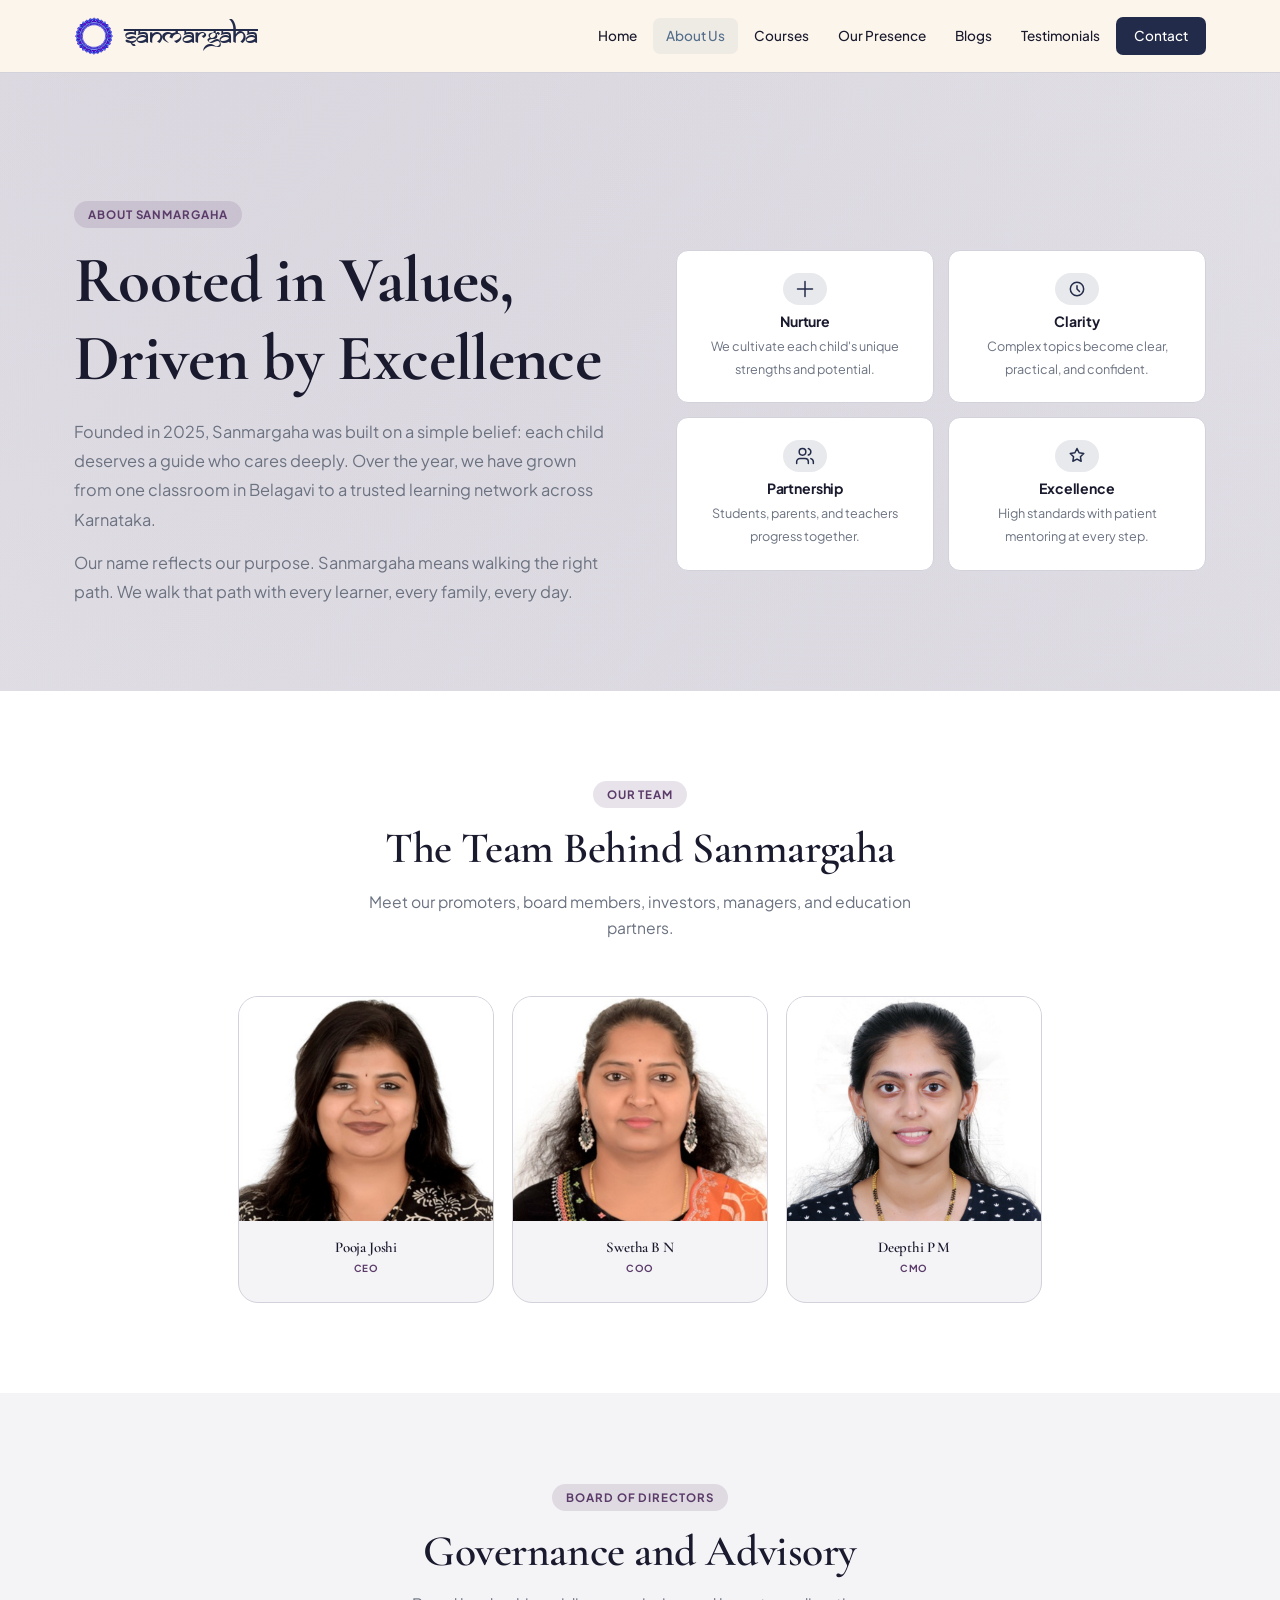
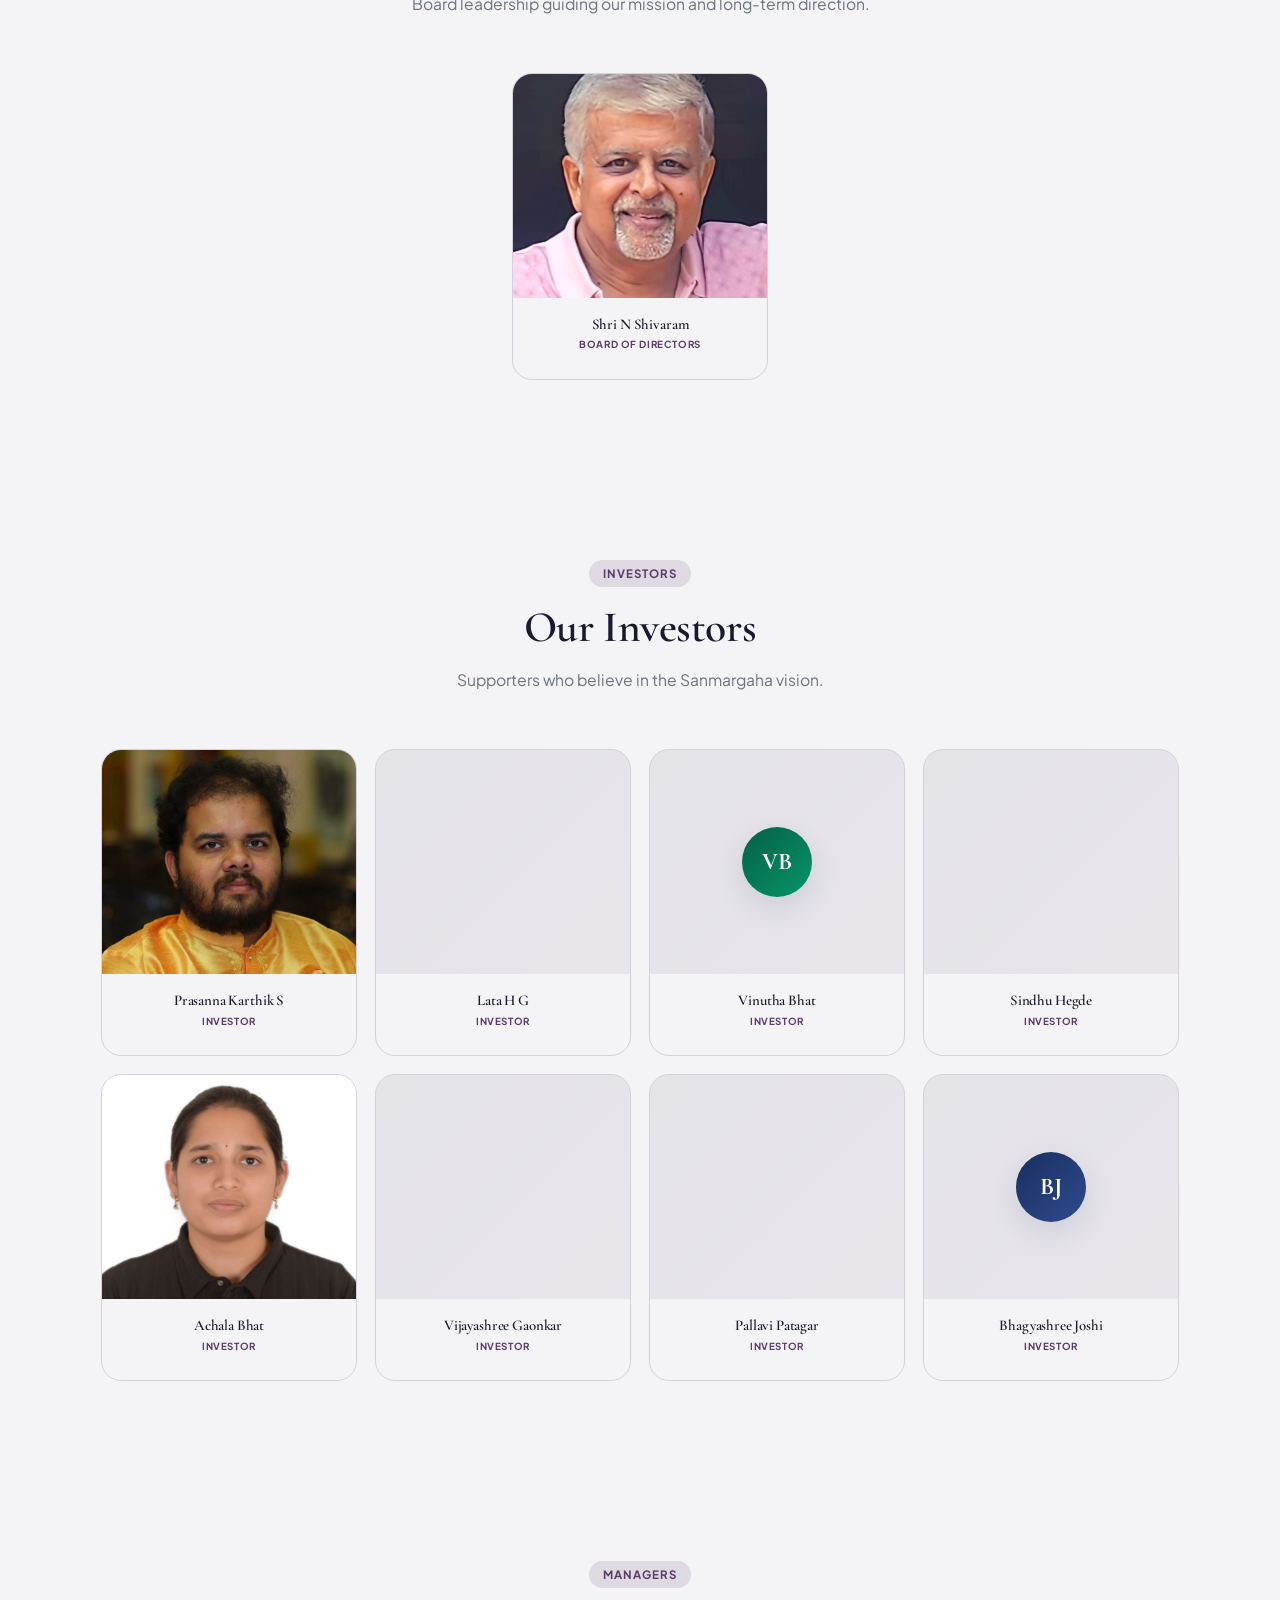
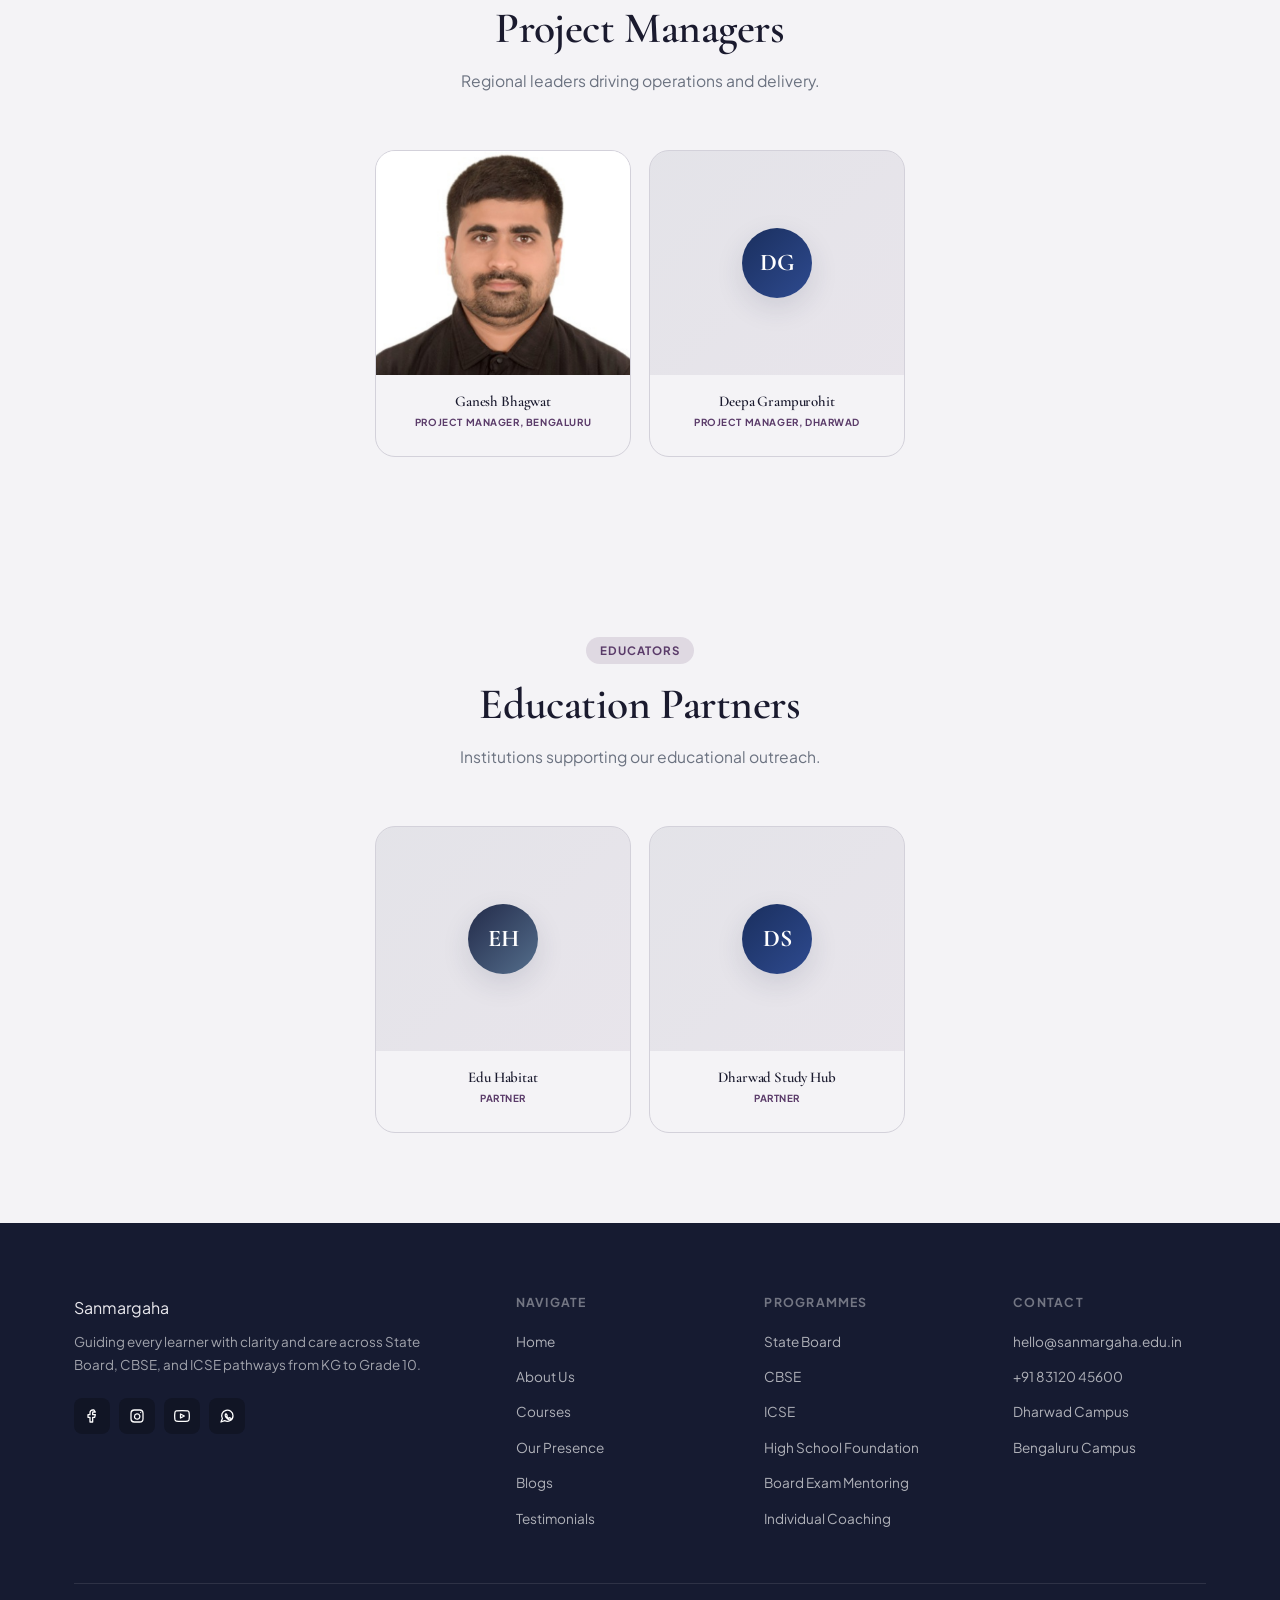
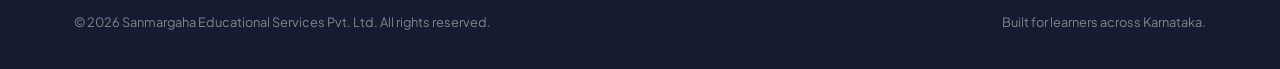
==== commit 0a6c4e52: "add real team, delete placeholder team" ====
--- a/about.html
+++ b/about.html
@@ -73,36 +73,43 @@
     <section class="team-sec sp">
       <div class="container">
         <div class="sh rv">
-          <div class="tag">Leadership</div>
-          <h2>The Minds Behind Sanmargaha</h2>
-          <p>Visionaries who left successful careers to build meaningful, student-first education.</p>
-        </div>
-
+          <div class="tag">Our Team</div>
+          <h2>The Team Behind Sanmargaha</h2>
+          <p>Meet our promoters, board members, investors, managers, and education partners.</p>
+        </div>
+
+        <!-- Photos: set each img src (e.g. assets/images/people/name.jpg) and a descriptive alt; initials show until src is set. -->
         <div class="team-grid">
           <article class="tc rv">
-            <div class="tc-img"><div class="av av-t">SN</div></div>
-            <div class="tc-body">
-              <h3>Dr. Suresh Nagaraj</h3>
-              <div class="tc-role">Founder and Director</div>
-              <p>A PhD in Education Psychology from IISc Bengaluru, Dr. Nagaraj brings over 25 years of academic leadership and drives the core pedagogy across all programmes.</p>
-            </div>
-          </article>
-
-          <article class="tc rv d1">
-            <div class="tc-img"><div class="av av-s">PN</div></div>
-            <div class="tc-body">
-              <h3>Mrs. Preethi Nagaraj</h3>
-              <div class="tc-role">Co-Founder and Academic Head</div>
-              <p>A curriculum specialist with a Masters from TISS Mumbai, she leads academic design and teacher development for consistent quality at every campus.</p>
+            <div class="tc-img">
+              <img class="tc-photo" src="assets/images/people/pooja-joshi.png" alt="" width="400" height="400" loading="lazy" decoding="async" />
+              <div class="av av-t tc-fallback" aria-hidden="true">PR</div>
+            </div>
+            <div class="tc-body">
+              <h3>Pooja Joshi</h3>
+              <div class="tc-role">CEO</div>
+            </div>
+          </article>
+
+          <article class="tc rv d1">
+            <div class="tc-img">
+              <img class="tc-photo" src="assets/images/people/swetha-b.png" alt="" width="400" height="400" loading="lazy" decoding="async" />
+              <div class="av av-s tc-fallback" aria-hidden="true">SB</div>
+            </div>
+            <div class="tc-body">
+              <h3>Swetha B N</h3>
+              <div class="tc-role">COO</div>
             </div>
           </article>
 
           <article class="tc rv d2">
-            <div class="tc-img"><div class="av av-n">VK</div></div>
-            <div class="tc-body">
-              <h3>Mr. Vinod Kulkarni</h3>
-              <div class="tc-role">Operations Director</div>
-              <p>An IIM Bengaluru alumnus, he leads expansion, systems, and parent experience to ensure every branch reflects the same standards and care.</p>
+            <div class="tc-img">
+              <img class="tc-photo" src="assets/images/people/deepthi-p.png" alt="" width="400" height="400" loading="lazy" decoding="async" />
+              <div class="av av-n tc-fallback" aria-hidden="true">DP</div>
+            </div>
+            <div class="tc-body">
+              <h3>Deepthi P M</h3>
+              <div class="tc-role">CMO</div>
             </div>
           </article>
         </div>
@@ -112,90 +119,190 @@
     <section class="fac-sec sp">
       <div class="container">
         <div class="sh rv">
-          <div class="tag">Our Faculty</div>
-          <h2>Passionate Educators, Lifelong Mentors</h2>
-          <p>Faculty are selected for subject mastery, teaching craft, and genuine commitment to student growth.</p>
+          <div class="tag">Board of Directors</div>
+          <h2>Governance and Advisory</h2>
+          <p>Board leadership guiding our mission and long-term direction.</p>
         </div>
 
         <div class="fac-grid">
-          <article class="fc rv">
-            <div class="fav av-t">PS</div>
-            <h4>Dr. Priya Sharma</h4>
-            <div class="sub">Mathematics</div>
-            <p>IIT-Bombay trained and known for visual, intuitive concept teaching.</p>
-            <div class="exp">12 years experience</div>
-          </article>
-
-          <article class="fc rv d1">
-            <div class="fav av-n">RK</div>
-            <h4>Mr. Rajesh Kumar</h4>
-            <div class="sub">Physics</div>
-            <p>Former research scientist turning difficult physics into real-world understanding.</p>
-            <div class="exp">8 years experience</div>
-          </article>
-
-          <article class="fc rv d2">
-            <div class="fav av-g">AR</div>
-            <h4>Ms. Ananya Rao</h4>
-            <div class="sub">Chemistry</div>
-            <p>Hands-on lab mentor who makes chemistry practical and memorable.</p>
-            <div class="exp">10 years experience</div>
-          </article>
-
-          <article class="fc rv d3">
-            <div class="fav av-o">VS</div>
-            <h4>Mr. Vikram Singh</h4>
-            <div class="sub">English Literature</div>
-            <p>Author-educator focused on language depth, writing quality, and critical thought.</p>
-            <div class="exp">7 years experience</div>
-          </article>
-
-          <article class="fc rv">
-            <div class="fav av-p">KN</div>
-            <h4>Ms. Kavitha Nair</h4>
-            <div class="sub">Biology</div>
-            <p>NEET mentor known for strong diagrams, memory systems, and exam strategy.</p>
-            <div class="exp">9 years experience</div>
-          </article>
-
-          <article class="fc rv d1">
-            <div class="fav av-s">SP</div>
-            <h4>Mr. Suresh Patil</h4>
-            <div class="sub">Social Studies</div>
-            <p>Uses storytelling and current affairs to make social sciences highly engaging.</p>
-            <div class="exp">11 years experience</div>
-          </article>
-
-          <article class="fc rv d2">
-            <div class="fav av-t">DM</div>
-            <h4>Ms. Deepa Menon</h4>
-            <div class="sub">Computer Science</div>
-            <p>Industry engineer turned teacher connecting curriculum with practical coding skills.</p>
-            <div class="exp">6 years experience</div>
-          </article>
-
-          <article class="fc rv d3">
-            <div class="fav av-n">AH</div>
-            <h4>Mr. Arjun Hegde</h4>
-            <div class="sub">Commerce and Accounts</div>
-            <p>CA finalist who simplifies balance sheets and business decision logic.</p>
-            <div class="exp">8 years experience</div>
-          </article>
-        </div>
-      </div>
-    </section>
-    <section class="cta-banner sp-sm"
-    style="border-radius: var(--radius-lg); margin: 0 24px 64px;">
-      <div class="container">
-        <div class="cta-in">
-          <div>
-            <h2>Want to Be Part of our Journey?</h2>
-            <p>Reach out today and let us help you take your next academic career step with confidence.</p>
-          </div>
-          <div class="cta-acts">
-            <a class="btn btn-a" href="contact.html">Join Us</a>
-            <a class="btn btn-w" href="about.html">Meet Our Team</a>
-          </div>
+          <article class="tc rv">
+            <div class="tc-img">
+              <img class="tc-photo" src="assets/images/people/shivram.png" alt="" width="400" height="400" loading="lazy" decoding="async" />
+              <div class="av av-t tc-fallback" aria-hidden="true">NS</div>
+            </div>
+            <div class="tc-body">
+              <h3>Shri N Shivaram</h3>
+              <div class="tc-role">Board of Directors</div>
+            </div>
+          </article>
+        </div>
+      </div>
+    </section>
+
+    <section class="fac-sec sp">
+      <div class="container">
+        <div class="sh rv">
+          <div class="tag">Investors</div>
+          <h2>Our Investors</h2>
+          <p>Supporters who believe in the Sanmargaha vision.</p>
+        </div>
+
+        <div class="fac-grid">
+          <article class="tc rv">
+            <div class="tc-img">
+              <img class="tc-photo" src="assets/images/people/prasanna.png" alt="" width="400" height="400" loading="lazy" decoding="async" />
+              <div class="av av-t tc-fallback" aria-hidden="true">PK</div>
+            </div>
+            <div class="tc-body">
+              <h3>Prasanna Karthik S</h3>
+              <div class="tc-role">Investor</div>
+            </div>
+          </article>
+
+          <article class="tc rv d1">
+            <div class="tc-img">
+              <img class="tc-photo" src="assets/images/people/latha.png" alt="" width="400" height="400" loading="lazy" decoding="async" />
+              <div class="av av-n tc-fallback" aria-hidden="true">LH</div>
+            </div>
+            <div class="tc-body">
+              <h3>Lata H G</h3>
+              <div class="tc-role">Investor</div>
+            </div>
+          </article>
+
+          <article class="tc rv d2">
+            <div class="tc-img">
+              <img class="tc-photo" src="" alt="" width="400" height="400" loading="lazy" decoding="async" />
+              <div class="av av-g tc-fallback" aria-hidden="true">VB</div>
+            </div>
+            <div class="tc-body">
+              <h3>Vinutha Bhat</h3>
+              <div class="tc-role">Investor</div>
+            </div>
+          </article>
+
+          <article class="tc rv d3">
+            <div class="tc-img">
+              <img class="tc-photo" src="assets/images/people/sindhu.png" alt="" width="400" height="400" loading="lazy" decoding="async" />
+              <div class="av av-o tc-fallback" aria-hidden="true">SH</div>
+            </div>
+            <div class="tc-body">
+              <h3>Sindhu Hegde</h3>
+              <div class="tc-role">Investor</div>
+            </div>
+          </article>
+
+          <article class="tc rv">
+            <div class="tc-img">
+              <img class="tc-photo" src="assets/images/people/achalla.png" alt="" width="400" height="400" loading="lazy" decoding="async" />
+              <div class="av av-p tc-fallback" aria-hidden="true">AB</div>
+            </div>
+            <div class="tc-body">
+              <h3>Achala Bhat</h3>
+              <div class="tc-role">Investor</div>
+            </div>
+          </article>
+
+          <article class="tc rv d1">
+            <div class="tc-img">
+              <img class="tc-photo" src="assets/images/people/vijayshree.png" alt="" width="400" height="400" loading="lazy" decoding="async" />
+              <div class="av av-s tc-fallback" aria-hidden="true">VG</div>
+            </div>
+            <div class="tc-body">
+              <h3>Vijayashree Gaonkar</h3>
+              <div class="tc-role">Investor</div>
+            </div>
+          </article>
+
+          <article class="tc rv d2">
+            <div class="tc-img">
+              <img class="tc-photo" src="assets/images/people/Pallavi.png" alt="" width="400" height="400" loading="lazy" decoding="async" />
+              <div class="av av-t tc-fallback" aria-hidden="true">PP</div>
+            </div>
+            <div class="tc-body">
+              <h3>Pallavi Patagar</h3>
+              <div class="tc-role">Investor</div>
+            </div>
+          </article>
+
+          <article class="tc rv d3">
+            <div class="tc-img">
+              <img class="tc-photo" src="" alt="" width="400" height="400" loading="lazy" decoding="async" />
+              <div class="av av-n tc-fallback" aria-hidden="true">BJ</div>
+            </div>
+            <div class="tc-body">
+              <h3>Bhagyashree Joshi</h3>
+              <div class="tc-role">Investor</div>
+            </div>
+          </article>
+        </div>
+      </div>
+    </section>
+
+    <section class="fac-sec sp">
+      <div class="container">
+        <div class="sh rv">
+          <div class="tag">Managers</div>
+          <h2>Project Managers</h2>
+          <p>Regional leaders driving operations and delivery.</p>
+        </div>
+
+        <div class="fac-grid">
+          <article class="tc rv">
+            <div class="tc-img">
+              <img class="tc-photo" src="assets/images/people/ganesh.png" alt="" width="400" height="400" loading="lazy" decoding="async" />
+              <div class="av av-t tc-fallback" aria-hidden="true">GB</div>
+            </div>
+            <div class="tc-body">
+              <h3>Ganesh Bhagwat</h3>
+              <div class="tc-role">Project Manager, Bengaluru</div>
+            </div>
+          </article>
+
+          <article class="tc rv d1">
+            <div class="tc-img">
+              <img class="tc-photo" src="" alt="" width="400" height="400" loading="lazy" decoding="async" />
+              <div class="av av-n tc-fallback" aria-hidden="true">DG</div>
+            </div>
+            <div class="tc-body">
+              <h3>Deepa Grampurohit</h3>
+              <div class="tc-role">Project Manager, Dharwad</div>
+            </div>
+          </article>
+        </div>
+      </div>
+    </section>
+
+    <section class="fac-sec sp">
+      <div class="container">
+        <div class="sh rv">
+          <div class="tag">Educators</div>
+          <h2>Education Partners</h2>
+          <p>Institutions supporting our educational outreach.</p>
+        </div>
+
+        <div class="fac-grid">
+          <article class="tc rv">
+            <div class="tc-img">
+              <img class="tc-photo" src="" alt="" width="400" height="400" loading="lazy" decoding="async" />
+              <div class="av av-t tc-fallback" aria-hidden="true">EH</div>
+            </div>
+            <div class="tc-body">
+              <h3>Edu Habitat</h3>
+              <div class="tc-role">Partner</div>
+            </div>
+          </article>
+
+          <article class="tc rv d1">
+            <div class="tc-img">
+              <img class="tc-photo" src="" alt="" width="400" height="400" loading="lazy" decoding="async" />
+              <div class="av av-n tc-fallback" aria-hidden="true">DS</div>
+            </div>
+            <div class="tc-body">
+              <h3>Dharwad Study Hub</h3>
+              <div class="tc-role">Partner</div>
+            </div>
+          </article>
         </div>
       </div>
     </section>
--- a/assets/css/styles.css
+++ b/assets/css/styles.css
@@ -7,14 +7,14 @@
 }
 
 :root {
-  --teal: #232b4a;
-  --teal-light: #546e8c;
-  --teal-dark: #161b31;
-  --sky: #2417d8 ;
-  --saffron: #5a3b69;
-  --saffron-dark: #3d264a;
-  --cream: #f4f3f6;
-  --cream-alt: #e9e8ed;
+  --navy: #232b4a;
+  --slate: #546e8c;
+  --navy-dark: #161b31;
+  --indigo: #2417d8;
+  --plum: #5a3b69;
+  --plum-dark: #3d264a;
+  --frost: #f4f3f6;
+  --frost-alt: #e9e8ed;
   --white: #ffffff;
   --text: #1a1a2e;
   --muted: #6b7280;
@@ -50,7 +50,7 @@
   background:
     radial-gradient(circle at 10% 0%, rgba(90, 59, 105, 0.1), transparent 35%),
     radial-gradient(circle at 90% 18%, rgba(35, 43, 74, 0.07), transparent 40%),
-    var(--cream);
+    var(--frost);
   line-height: 1.65;
   overflow-x: hidden;
 }
@@ -112,7 +112,7 @@
   left: 12px;
   top: -48px;
   z-index: 2000;
-  background: var(--teal-dark);
+  background: var(--navy-dark);
   color: #fff;
   padding: 10px 14px;
   border-radius: var(--radius-sm);
@@ -151,7 +151,7 @@
   letter-spacing: 0.08em;
   text-transform: uppercase;
   background: rgba(90, 59, 105, 0.14);
-  color: var(--saffron);
+  color: var(--plum);
   margin-bottom: 14px;
 }
 
@@ -179,7 +179,7 @@
   display: inline-flex;
   align-items: center;
   gap: 8px;
-  color: var(--teal-light);
+  color: var(--slate);
   font-size: 0.86rem;
   font-weight: 700;
 }
@@ -208,48 +208,48 @@
 }
 
 .btn-p {
-  background: var(--teal);
+  background: var(--navy);
   color: #fff;
 }
 
 .btn-p:hover {
   transform: translateY(-2px);
-  background: var(--teal-dark);
+  background: var(--navy-dark);
   box-shadow: 0 8px 20px rgba(35, 43, 74, 0.3);
 }
 
 .btn-s {
   background: transparent;
-  color: var(--teal-light);
-  border: 2px solid var(--teal-light);
+  color: var(--slate);
+  border: 2px solid var(--slate);
 }
 
 .btn-s:hover {
-  background: var(--teal-light);
+  background: var(--slate);
   color: #fff;
   transform: translateY(-2px);
   box-shadow: 0 8px 20px rgba(84, 110, 140, 0.3);
 }
 
 .btn-a {
-  background: var(--saffron);
+  background: var(--plum);
   color: #fff;
 }
 
 .btn-a:hover {
-  background: var(--saffron-dark);
+  background: var(--plum-dark);
   transform: translateY(-2px);
   box-shadow: 0 8px 20px rgba(90, 59, 105, 0.32);
 }
 
 .btn-w {
   background: #fff;
-  color: var(--teal);
+  color: var(--navy);
 }
 
 .btn-w:hover {
-  background: var(--cream);
-  color: var(--teal-light);
+  background: var(--frost);
+  color: var(--slate);
   transform: translateY(-2px);
 }
 
@@ -302,7 +302,7 @@
   font-size: 1.7rem;
   /* font-weight: 700; */
   letter-spacing: -0.02em;
-  color: var(--teal);
+  color: var(--navy);
 }
 
 .nav-links {
@@ -324,18 +324,23 @@
 
 .nav-links a:hover,
 .nav-links a.active {
-  background: rgba(84, 110, 140, 0.08); /* --teal-light based rgba */
-  color: var(--teal-light);
+  background: rgba(84, 110, 140, 0.08); /* --slate rgba */
+  color: var(--slate);
 }
 
 .nav-cta {
-  background: var(--teal);
+  background: var(--navy);
   color: #fff !important;
   padding: 8px 18px !important;
 }
 
 .nav-cta:hover {
-  background: var(--teal-dark) !important;
+  background: var(--navy-dark) !important;
+}
+
+.nav-links a.nav-cta.active {
+  background: var(--navy-dark) !important;
+  color: #fff !important;
 }
 
 .ham {
@@ -374,7 +379,7 @@
   position: fixed;
   inset: 72px 0 0 0;
   z-index: 1400;
-  background: var(--cream);
+  background: var(--frost);
   padding: 28px 24px;
   overflow-y: auto;
   transform: translateX(105%);
@@ -405,8 +410,8 @@
 
 .mob-menu ul a:hover,
 .mob-menu ul a.active {
-  background: rgba(84, 110, 140, 0.08); /* --teal-light */
-  color: var(--teal-light);
+  background: rgba(84, 110, 140, 0.08); /* --slate */
+  color: var(--slate);
 }
 
 .mob-menu-cta {
@@ -476,7 +481,7 @@
   border-radius: 999px;
   border: 1px solid rgba(90, 59, 105, 0.25);
   background: rgba(90, 59, 105, 0.11);
-  color: var(--saffron);
+  color: var(--plum);
   font-size: 0.77rem;
   letter-spacing: 0.07em;
   text-transform: uppercase;
@@ -493,7 +498,7 @@
   width: 7px;
   height: 7px;
   border-radius: 50%;
-  background: var(--saffron);
+  background: var(--plum);
   animation: blink 1.6s infinite;
 }
 
@@ -513,7 +518,7 @@
 }
 
 .hero h1 em {
-  color: var(--sky);
+  color: var(--indigo);
 }
 
 .hero p {
@@ -593,7 +598,7 @@
   font-size: 0.78rem;
   font-weight: 700;
   letter-spacing: 0.05em;
-  color: var(--teal-dark);
+  color: var(--navy-dark);
   background: rgba(35, 43, 74, 0.11);
   flex-shrink: 0;
 }
@@ -610,7 +615,7 @@
 }
 
 .h-card-big {
-  background: linear-gradient(135deg, var(--teal-dark), var(--teal));
+  background: linear-gradient(135deg, var(--navy-dark), var(--navy));
   color: #fff;
   padding: 28px;
 }
@@ -668,7 +673,7 @@
 
 .h-stat .n {
   font-family: "Cormorant Garamond", serif;
-  color: var(--teal);
+  color: var(--navy);
   font-size: 2.3rem;
   line-height: 1;
 }
@@ -717,7 +722,7 @@
 }
 
 .edu-habitat {
-  background: var(--cream-alt);
+  background: var(--frost-alt);
 }
 
 .eh-grid {
@@ -778,7 +783,7 @@
   width: 8px;
   height: 8px;
   border-radius: 50%;
-  background: var(--saffron);
+  background: var(--plum);
 }
 
 .eh-model h4 {
@@ -788,21 +793,21 @@
   font-weight: 700;
   letter-spacing: 0.05em;
   text-transform: uppercase;
-  color: var(--teal);
-}
-
-.eh-feature-grid {
+  color: var(--navy);
+}
+
+.eh-pill-grid {
   display: grid;
   grid-template-columns: repeat(2, minmax(0, 1fr));
   gap: 10px;
 }
 
-.eh-feature {
+.eh-pill {
   font-size: 0.82rem;
   color: var(--text);
   border-radius: 999px;
   border: 1px solid var(--border);
-  background: var(--cream);
+  background: var(--frost);
   padding: 8px 12px;
   line-height: 1.45;
 }
@@ -841,7 +846,7 @@
   height: 42px;
   border-radius: 10px;
   background: rgba(35, 43, 74, 0.09);
-  color: var(--teal);
+  color: var(--navy);
   display: inline-flex;
   align-items: center;
   justify-content: center;
@@ -882,7 +887,7 @@
 }
 
 .ov-card {
-  background: var(--cream);
+  background: var(--frost);
   border: 1px solid var(--border);
   border-radius: var(--radius);
   padding: 24px 22px;
@@ -905,7 +910,7 @@
 .ov-card .ico {
   margin-bottom: 10px;
   font-size: 0.8rem;
-  color: var(--teal-dark);
+  color: var(--navy-dark);
   background: rgba(35, 43, 74, 0.1);
   border-radius: 999px;
   width: max-content;
@@ -928,7 +933,7 @@
 }
 
 .courses-preview {
-  background: var(--cream);
+  background: var(--frost);
 }
 
 .why-choose {
@@ -959,7 +964,7 @@
 
 .wc-table thead th {
   background: linear-gradient(135deg, rgba(35, 43, 74, 0.08), rgba(90, 59, 105, 0.08));
-  color: var(--teal);
+  color: var(--navy);
   font-family: "Plus Jakarta Sans", sans-serif;
   font-size: 0.8rem;
   text-transform: uppercase;
@@ -986,7 +991,7 @@
 .wc-presence {
   border: 1px solid var(--border);
   border-radius: var(--radius-lg);
-  background: var(--cream);
+  background: var(--frost);
   padding: 28px;
   margin-bottom: 22px;
 }
@@ -1038,7 +1043,7 @@
 .wc-map-note {
   margin-top: 10px !important;
   font-size: 0.82rem !important;
-  color: var(--teal-light) !important;
+  color: var(--slate) !important;
 }
 
 .wc-story {
@@ -1158,7 +1163,7 @@
 
 .b-cbse {
   background: rgba(35, 43, 74, 0.1);
-  color: var(--teal);
+  color: var(--navy);
 }
 
 .b-icse {
@@ -1184,7 +1189,7 @@
 .cta-banner {
   position: relative;
   overflow: hidden;
-  background: linear-gradient(135deg, var(--teal-dark) 0%, var(--teal) 56%, var(--teal-light) 100%);
+  background: linear-gradient(135deg, var(--navy-dark) 0%, var(--navy) 56%, var(--slate) 100%);
 }
 
 .cta-banner::before {
@@ -1301,7 +1306,7 @@
   justify-content: center;
   border-radius: 999px;
   background: rgba(35, 43, 74, 0.1);
-  color: var(--teal);
+  color: var(--navy);
   padding: 6px 12px;
   margin-bottom: 8px;
   font-size: 0.73rem;
@@ -1325,13 +1330,20 @@
 }
 
 .team-grid {
-  display: grid;
-  grid-template-columns: repeat(3, 1fr);
-  gap: 22px;
+  display: flex;
+  flex-wrap: wrap;
+  gap: 18px;
+  justify-content: center;
+}
+
+.team-grid > .tc {
+  flex: 0 1 256px;
+  max-width: min(256px, 100%);
+  box-sizing: border-box;
 }
 
 .tc {
-  background: var(--cream);
+  background: var(--frost);
   border: 1px solid var(--border);
   border-radius: var(--radius-lg);
   overflow: hidden;
@@ -1340,34 +1352,52 @@
 }
 
 .tc:hover {
-  transform: translateY(-6px);
+  transform: translateY(-5px);
   box-shadow: var(--shadow-lg);
 }
 
 .tc-img {
-  height: 170px;
+  height: 224px;
   display: flex;
   align-items: center;
   justify-content: center;
   background: linear-gradient(135deg, rgba(35, 43, 74, 0.08), rgba(90, 59, 105, 0.08));
+  position: relative;
+  overflow: hidden;
+}
+
+.tc-img img.tc-photo {
+  width: 100%;
+  height: 100%;
+  object-fit: cover;
+  display: block;
+}
+
+.tc-img img.tc-photo[src=""],
+.tc-img img.tc-photo:not([src]) {
+  display: none;
+}
+
+.tc-img:has(img.tc-photo[src]:not([src=""])) .tc-fallback {
+  display: none;
 }
 
 .av {
-  width: 88px;
-  height: 88px;
+  width: 70px;
+  height: 70px;
   border-radius: 999px;
   color: #fff;
   display: inline-flex;
   align-items: center;
   justify-content: center;
   font-family: "Cormorant Garamond", serif;
-  font-size: 1.88rem;
+  font-size: 1.5rem;
   font-weight: 700;
   box-shadow: var(--shadow-md);
 }
 
 .av-t {
-  background: linear-gradient(135deg, var(--teal), var(--teal-light));
+  background: linear-gradient(135deg, var(--navy), var(--slate));
 }
 
 .av-s {
@@ -1391,95 +1421,44 @@
 }
 
 .tc-body {
-  padding: 22px;
+  padding: 18px;
 }
 
 .tc-body h3 {
-  font-size: 1.16rem;
+  font-size: 0.93rem;
   margin-bottom: 3px;
 }
 
 .tc-role {
-  color: var(--saffron);
-  font-size: 0.76rem;
+  color: var(--plum);
+  font-size: 0.61rem;
   font-weight: 700;
   letter-spacing: 0.06em;
   text-transform: uppercase;
-  margin-bottom: 10px;
+  margin-bottom: 8px;
 }
 
 .tc-body p {
   margin: 0;
-  font-size: 0.82rem;
+  font-size: 0.66rem;
   line-height: 1.6;
 }
 
 .fac-sec {
-  background: var(--cream);
+  background: var(--frost);
 }
 
 .fac-grid {
-  display: grid;
-  grid-template-columns: repeat(4, 1fr);
+  display: flex;
+  flex-wrap: wrap;
   gap: 18px;
-}
-
-.fc {
-  background: #fff;
-  border: 1px solid var(--border);
-  border-radius: var(--radius);
-  padding: 22px 18px;
-  text-align: center;
-  transition: var(--ease);
-}
-
-.fc:hover {
-  transform: translateY(-4px);
-  box-shadow: var(--shadow-md);
-}
-
-.fav {
-  width: 66px;
-  height: 66px;
-  border-radius: 999px;
-  margin: 0 auto 10px;
-  color: #fff;
-  display: inline-flex;
-  align-items: center;
   justify-content: center;
-  font-family: "Cormorant Garamond", serif;
-  font-size: 1.3rem;
-  font-weight: 700;
-}
-
-.fc h4 {
-  font-family: "Plus Jakarta Sans", sans-serif;
-  font-size: 0.9rem;
-  margin-bottom: 3px;
-}
-
-.fc .sub {
-  color: var(--teal);
-  font-size: 0.74rem;
-  font-weight: 700;
-  text-transform: uppercase;
-  letter-spacing: 0.05em;
-  margin-bottom: 7px;
-}
-
-.fc p {
-  font-size: 0.78rem;
-}
-
-.fc .exp {
-  display: inline-block;
-  margin-top: 10px;
-  padding: 3px 10px;
-  border-radius: 999px;
-  color: var(--teal);
-  background: rgba(35, 43, 74, 0.07);
-  font-size: 0.72rem;
-  font-weight: 600;
+}
+
+.fac-grid > .tc {
+  flex: 0 1 256px;
+  max-width: min(256px, 100%);
+  box-sizing: border-box;
 }
 
 .filter-sec {
@@ -1520,8 +1499,8 @@
 .fbtn:hover,
 .fbtn.active {
   color: #fff;
-  border-color: var(--teal);
-  background: var(--teal);
+  border-color: var(--navy);
+  background: var(--navy);
 }
 
 .fdiv {
@@ -1541,7 +1520,7 @@
   border-radius: var(--radius-lg);
   border: 1px solid var(--border);
   overflow: hidden;
-  background: var(--cream);
+  background: var(--frost);
   display: flex;
   flex-direction: column;
   transition: var(--ease);
@@ -1623,7 +1602,7 @@
   grid-template-columns: 1fr auto;
   align-items: center;
   gap: 36px;
-  background: linear-gradient(135deg, var(--teal-dark), var(--teal));
+  background: linear-gradient(135deg, var(--navy-dark), var(--navy));
 }
 
 .ind-card h3 {
@@ -1735,7 +1714,7 @@
 
 .lc-ltag {
   display: block;
-  color: var(--saffron);
+  color: var(--plum);
   font-size: 0.73rem;
   font-weight: 700;
   text-transform: uppercase;
@@ -1753,7 +1732,7 @@
 }
 
 .lc-info svg {
-  color: var(--teal);
+  color: var(--navy);
   margin-top: 2px;
   flex-shrink: 0;
 }
@@ -1809,7 +1788,7 @@
   width: 36px;
   height: 36px;
   border: 3px solid var(--border);
-  border-top-color: var(--teal);
+  border-top-color: var(--navy);
   border-radius: 50%;
   margin-bottom: 12px;
   animation: spin 0.8s linear infinite;
@@ -1987,8 +1966,8 @@
 
 .map-stat-card.hero {
   color: #fff;
-  background: linear-gradient(135deg, var(--teal), var(--teal-dark));
-  border-color: var(--teal);
+  background: linear-gradient(135deg, var(--navy), var(--navy-dark));
+  border-color: var(--navy);
 }
 
 .map-stat-num {
@@ -1996,7 +1975,7 @@
   font-size: 2rem;
   line-height: 1;
   margin-bottom: 4px;
-  color: var(--teal);
+  color: var(--navy);
 }
 
 .map-stat-card.hero .map-stat-num {
@@ -2038,7 +2017,7 @@
 }
 
 .top-dist-card strong {
-  color: var(--teal);
+  color: var(--navy);
   font-size: 1.06rem;
   font-family: "Cormorant Garamond", serif;
 }
@@ -2156,7 +2135,7 @@
   display: inline-flex;
   gap: 6px;
   align-items: center;
-  color: var(--teal);
+  color: var(--navy);
   font-size: 0.83rem;
   font-weight: 700;
 }
@@ -2215,7 +2194,7 @@
 }
 
 .tstars {
-  color: var(--saffron);
+  color: var(--plum);
   font-size: 0.82rem;
   font-weight: 600;
   letter-spacing: 1px;
@@ -2273,7 +2252,7 @@
   text-align: center;
   border-radius: var(--radius-lg);
   padding: 48px;
-  background: linear-gradient(135deg, var(--teal-dark), var(--teal));
+  background: linear-gradient(135deg, var(--navy-dark), var(--navy));
 }
 
 .tes-banner h2 {
@@ -2319,7 +2298,7 @@
   height: 46px;
   border-radius: 11px;
   background: rgba(35, 43, 74, 0.08);
-  color: var(--teal);
+  color: var(--navy);
   display: inline-flex;
   align-items: center;
   justify-content: center;
@@ -2379,7 +2358,7 @@
   width: 100%;
   border-radius: var(--radius-sm);
   border: 1.5px solid var(--border);
-  background: var(--cream);
+  background: var(--frost);
   color: var(--text);
   padding: 13px 15px;
   font-size: 0.93rem;
@@ -2394,7 +2373,7 @@
 }
 
 .fc-inp:focus {
-  border-color: var(--teal);
+  border-color: var(--navy);
   background: #fff;
   box-shadow: 0 0 0 3px rgba(35, 43, 74, 0.09);
 }
@@ -2429,7 +2408,7 @@
 }
 
 .form-ok h3 {
-  color: var(--teal);
+  color: var(--navy);
   margin-bottom: 10px;
 }
 
@@ -2438,7 +2417,7 @@
 }
 
 footer {
-  background: var(--teal-dark);
+  background: var(--navy-dark);
   color: #fff;
   padding: 72px 0 36px;
 }
@@ -2454,7 +2433,7 @@
 .ft-brand .logo {
   display: inline-block;
   margin-bottom: 14px;
-  color: var(--cream-alt);
+  color: var(--frost-alt);
 }
 
 .ft-brand p {
@@ -2496,7 +2475,7 @@
 }
 
 .soc-btn:hover {
-  background: var(--saffron);
+  background: var(--plum);
   color: #fff;
 }
 
@@ -2524,7 +2503,7 @@
 }
 
 .ft-links a:hover {
-  color: var(--saffron);
+  color: var(--plum);
 }
 
 .ft-bottom {
@@ -2550,7 +2529,7 @@
   height: 42px;
   border: none;
   border-radius: 50%;
-  background: var(--teal);
+  background: var(--navy);
   color: #fff;
   font-size: 1rem;
   box-shadow: var(--shadow-md);
@@ -2643,7 +2622,6 @@
   }
 
   .cp-grid,
-  .team-grid,
   .loc-grid,
   .bl-grid,
   .tes-grid,
@@ -2651,10 +2629,6 @@
     grid-template-columns: repeat(2, 1fr);
   }
 
-  .fac-grid {
-    grid-template-columns: repeat(2, 1fr);
-  }
-
   .wc-pres-grid {
     grid-template-columns: 1fr;
   }
@@ -2704,7 +2678,6 @@
   }
 
   .cp-grid,
-  .team-grid,
   .loc-grid,
   .bl-grid,
   .tes-grid,
@@ -2712,10 +2685,6 @@
     grid-template-columns: 1fr;
   }
 
-  .fac-grid {
-    grid-template-columns: repeat(2, 1fr);
-  }
-
   .ft-grid {
     grid-template-columns: 1fr;
     gap: 28px;
@@ -2766,7 +2735,7 @@
     grid-template-columns: 1fr 1fr;
   }
 
-  .eh-feature-grid {
+  .eh-pill-grid {
     grid-template-columns: 1fr;
   }
 
@@ -2788,7 +2757,6 @@
     padding: 0 16px;
   }
 
-  .fac-grid,
   .ab-vals,
   .h-stats,
   .c-full-grid {
